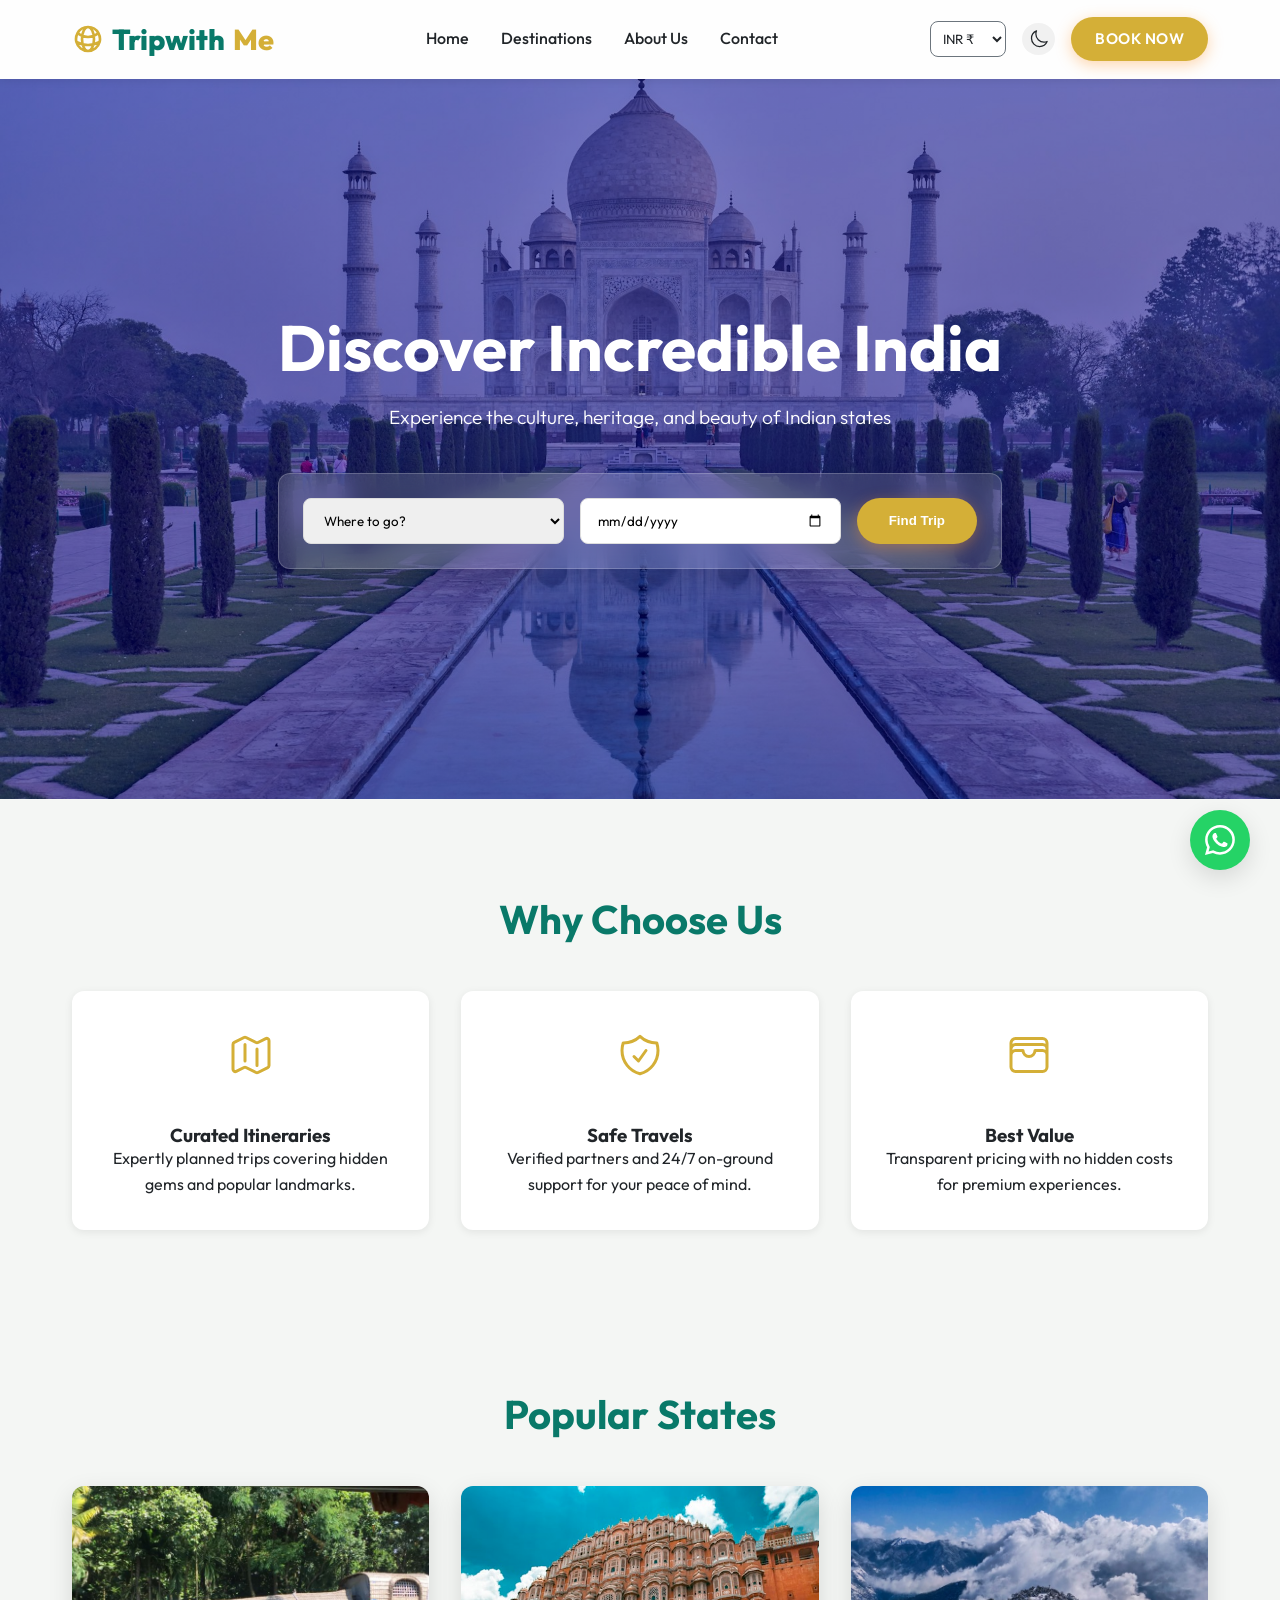
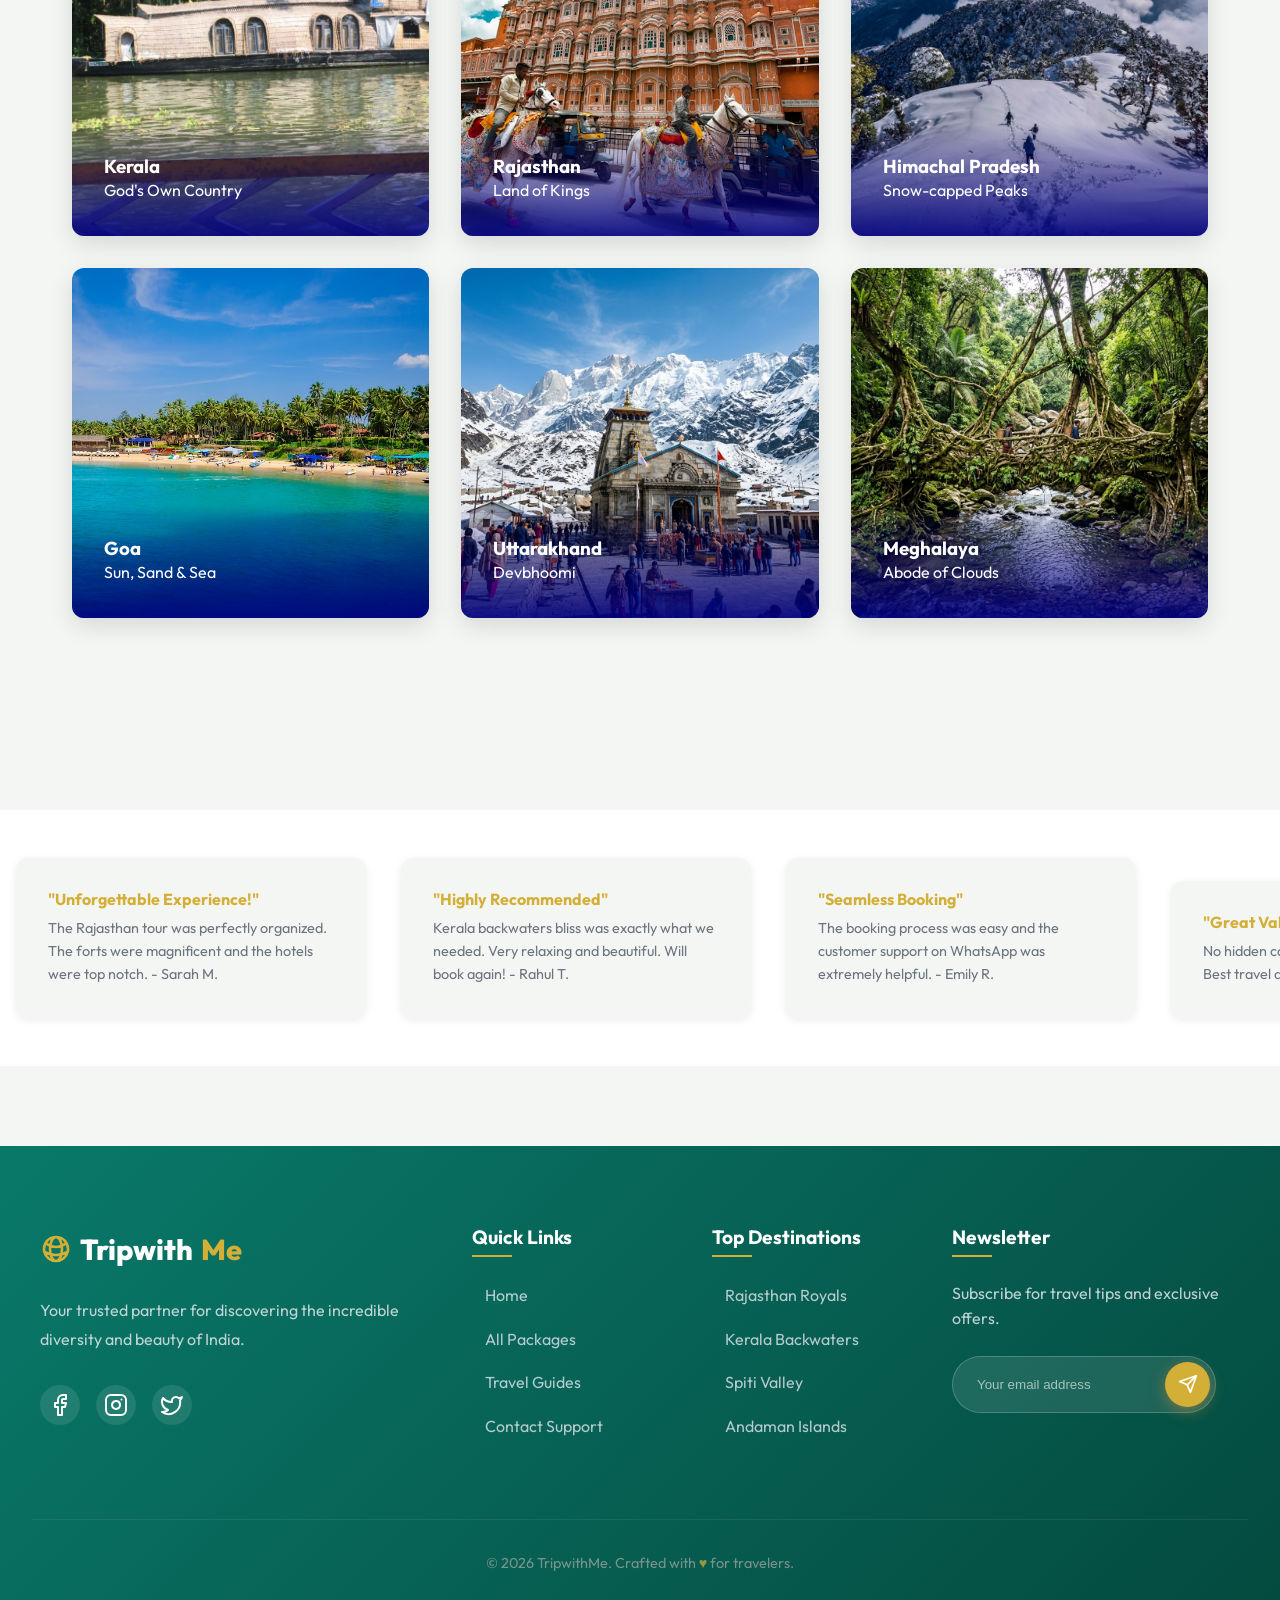
==== index.html @ a470b0ea "Initial commit: Added authentication page, expanded packages, and real photos" ====
<!doctype html>
<html lang="en">
  <head>
    <meta charset="UTF-8" />
    <meta name="viewport" content="width=device-width, initial-scale=1.0" />
    <title>TripwithMe - Discover Incredible India</title>
    <meta
      name="description"
      content="Explore the vibrant states of India with TripwithMe. Best travel packages and itineraries."
    />
    <link rel="stylesheet" href="style.css" />
    <script src="script.js" defer></script>
  </head>
  <body>
    <!-- Header & Navigation -->
        <header class="header glassmorphism">
      <div class="nav-container">
        <a href="index.html" class="logo">
          <svg
            xmlns="http://www.w3.org/2000/svg"
            fill="none"
            viewBox="0 0 24 24"
            stroke-width="2"
            stroke="var(--primary-accent)"
            width="32"
            height="32"
            class="logo-icon"
          >
            <path
              stroke-linecap="round"
              stroke-linejoin="round"
              d="M12 21a9.004 9.004 0 0 0 8.716-6.747M12 21a9.004 9.004 0 0 1-8.716-6.747M12 21c2.485 0 4.5-4.03 4.5-9S14.485 3 12 3m0 18c-2.485 0-4.5-4.03-4.5-9S9.515 3 12 3m0 0a8.997 8.997 0 0 1 7.843 4.582M12 3a8.997 8.997 0 0 0-7.843 4.582m15.686 0A11.953 11.953 0 0 1 12 10.5c-2.998 0-5.74-1.1-7.843-2.918m15.686 0A8.959 8.959 0 0 1 21 12c0 .778-.099 1.533-.284 2.253m0 0A17.919 17.919 0 0 1 12 16.5c-3.162 0-6.133-.815-8.716-2.247m0 0A9.015 9.015 0 0 1 3 12c0-1.605.42-3.113 1.157-4.418"
            />
          </svg>
          Tripwith<span>Me</span>
        </a>

        <input type="checkbox" id="menu-toggle" />
        <label for="menu-toggle" class="menu-btn">
          <svg xmlns="http://www.w3.org/2000/svg" fill="none" viewBox="0 0 24 24" stroke-width="2" stroke="currentColor" width="28" height="28">
            <path stroke-linecap="round" stroke-linejoin="round" d="M3.75 6.75h16.5M3.75 12h16.5m-16.5 5.25h16.5" />
          </svg>
        </label>

        <ul class="nav-links">
          <li><a href="index.html" class="nav-link">Home</a></li>
          <li><a href="packages.html" class="nav-link">Destinations</a></li>
          <li><a href="#" class="nav-link">About Us</a></li>
          <li><a href="#" class="nav-link">Contact</a></li>
        </ul>

        <div class="header-controls">
          <select id="currency-select" aria-label="Currency" class="glass-select">
            <option value="INR">INR ₹</option>
            <option value="USD">USD $</option>
            <option value="EUR">EUR €</option>
          </select>
          <label style="display: flex; align-items: center; cursor: pointer" title="Toggle Dark Mode" class="theme-toggle-label">
            <input type="checkbox" id="theme-toggle" style="display: none" />
            <svg xmlns="http://www.w3.org/2000/svg" fill="none" viewBox="0 0 24 24" stroke-width="1.5" stroke="currentColor" width="20" height="20" class="theme-icon">
              <path stroke-linecap="round" stroke-linejoin="round" d="M21.752 15.002A9.72 9.72 0 0 1 18 15.75c-5.385 0-9.75-4.365-9.75-9.75 0-1.33.266-2.597.748-3.752A9.753 9.753 0 0 0 3 11.25C3 16.635 7.365 21 12.75 21a9.753 9.753 0 0 0 9.002-5.998Z"/>
            </svg>
          </label>
          <a href="login.html" class="btn btn-primary cta-btn">Book Now</a>
        </div>
      </div>
    </header>

    <!-- Hero Section -->
    <section class="hero" style="position: relative">
      <div class="video-hero-wrapper">
        <!-- Example video placeholder, using an image fallback if video fails -->
        <video
          autoplay
          muted
          loop
          playsinline
          poster="images/hero-bg.jpg"
        >
          <source
            src="images/hero-video.mp4"
            type="video/mp4"
          />
        </video>
      </div>
      <div class="hero-content" style="z-index: 1">
        <h1>Discover Incredible India</h1>
        <p>Experience the culture, heritage, and beauty of Indian states</p>

        <!-- Search Overlay (Glassmorphism) -->
        <form class="search-overlay glass">
          <div class="search-field">
            <select aria-label="Select State">
              <option value="">Where to go?</option>
              <option value="kerala">Kerala</option>
              <option value="rajasthan">Rajasthan</option>
              <option value="himachal">Himachal Pradesh</option>
              <option value="goa">Goa</option>
            </select>
          </div>
          <div class="search-field">
            <input type="date" aria-label="Start Date" />
          </div>
          <button
            type="button"
            class="btn btn-primary"
            onclick="window.location.href = 'packages.html'"
          >
            Find Trip
          </button>
        </form>
      </div>
    </section>

    <!-- Features Section -->
    <section class="features">
      <h2 class="section-title">Why Choose Us</h2>
      <div class="feature-grid">
        <div class="feature-card">
          <div class="feature-icon">
            <svg
              xmlns="http://www.w3.org/2000/svg"
              fill="none"
              viewBox="0 0 24 24"
              stroke-width="1.5"
              stroke="currentColor"
              width="48"
              height="48"
            >
              <path
                stroke-linecap="round"
                stroke-linejoin="round"
                d="M9 6.75V15m6-6v8.25m.503 3.498 4.875-2.437c.381-.19.622-.58.622-1.006V4.82c0-.836-.88-1.38-1.628-1.006l-3.869 1.934c-.317.159-.69.159-1.006 0L9.503 3.252a1.125 1.125 0 0 0-1.006 0L3.622 5.689C3.24 5.88 3 6.27 3 6.695V19.18c0 .836.88 1.38 1.628 1.006l3.869-1.934c.317-.159.69-.159 1.006 0l4.994 2.497c.317.158.69.158 1.006 0Z"
              />
            </svg>
          </div>
          <h3>Curated Itineraries</h3>
          <p>
            Expertly planned trips covering hidden gems and popular landmarks.
          </p>
        </div>
        <div class="feature-card">
          <div class="feature-icon">
            <svg
              xmlns="http://www.w3.org/2000/svg"
              fill="none"
              viewBox="0 0 24 24"
              stroke-width="1.5"
              stroke="currentColor"
              width="48"
              height="48"
            >
              <path
                stroke-linecap="round"
                stroke-linejoin="round"
                d="M9 12.75 11.25 15 15 9.75m-3-7.036A11.959 11.959 0 0 1 3.598 6 11.99 11.99 0 0 0 3 9.749c0 5.592 3.824 10.29 9 11.623 5.176-1.332 9-6.03 9-11.622 0-1.31-.21-2.571-.598-3.751h-.152c-3.196 0-6.1-1.248-8.25-3.285Z"
              />
            </svg>
          </div>
          <h3>Safe Travels</h3>
          <p>
            Verified partners and 24/7 on-ground support for your peace of mind.
          </p>
        </div>
        <div class="feature-card">
          <div class="feature-icon">
            <svg
              xmlns="http://www.w3.org/2000/svg"
              fill="none"
              viewBox="0 0 24 24"
              stroke-width="1.5"
              stroke="currentColor"
              width="48"
              height="48"
            >
              <path
                stroke-linecap="round"
                stroke-linejoin="round"
                d="M21 12a2.25 2.25 0 0 0-2.25-2.25H15a3 3 0 1 1-6 0H5.25A2.25 2.25 0 0 0 3 12m18 0v6a2.25 2.25 0 0 1-2.25 2.25H5.25A2.25 2.25 0 0 1 3 18v-6m18 0V9M3 12V9m18 0a2.25 2.25 0 0 0-2.25-2.25H5.25A2.25 2.25 0 0 0 3 9m18 0V6a2.25 2.25 0 0 0-2.25-2.25H5.25A2.25 2.25 0 0 0 3 6v3"
              />
            </svg>
          </div>
          <h3>Best Value</h3>
          <p>
            Transparent pricing with no hidden costs for premium experiences.
          </p>
        </div>
      </div>
    </section>

    <!-- State Grid Section -->
    <section class="states">
      <h2 class="section-title">Popular States</h2>
      <div class="state-grid">
        <a href="trip-details.html" class="state-card">
          <img
            src="images/kerala.jpg"
            alt="Kerala Backwaters"
          />
          <div class="state-overlay">
            <h3>Kerala</h3>
            <p>God's Own Country</p>
          </div>
        </a>
        <a href="trip-details.html" class="state-card">
          <img
            src="images/rajasthan.jpg"
            alt="Rajasthan Fort"
          />
          <div class="state-overlay">
            <h3>Rajasthan</h3>
            <p>Land of Kings</p>
          </div>
        </a>
        <a href="packages.html" class="state-card">
          <img
            src="images/himachal.jpg"
            alt="Himachal Mountains"
          />
          <div class="state-overlay">
            <h3>Himachal Pradesh</h3>
            <p>Snow-capped Peaks</p>
          </div>
        </a>
        <a href="packages.html" class="state-card">
          <img
            src="images/goa.jpg"
            alt="Goa Beaches"
          />
          <div class="state-overlay">
            <h3>Goa</h3>
            <p>Sun, Sand & Sea</p>
          </div>
        </a>
        <a href="packages.html" class="state-card">
          <img
            src="images/uttarakhand.jpg"
            alt="Uttarakhand Temples"
          />
          <div class="state-overlay">
            <h3>Uttarakhand</h3>
            <p>Devbhoomi</p>
          </div>
        </a>
        <a href="packages.html" class="state-card">
          <img
            src="images/meghalaya.jpg"
            alt="Meghalaya Bridges"
          />
          <div class="state-overlay">
            <h3>Meghalaya</h3>
            <p>Abode of Clouds</p>
          </div>
        </a>
      </div>
    </section>

    <!-- Testimonials Marquee -->
    <section class="marquee-container">
      <div class="marquee-content">
        <div class="marquee-item">
          <h4 style="color: var(--primary-accent)">
            "Unforgettable Experience!"
          </h4>
          <p
            style="
              color: var(--text-light);
              font-size: 0.9rem;
              margin-top: 0.5rem;
            "
          >
            The Rajasthan tour was perfectly organized. The forts were
            magnificent and the hotels were top notch. - Sarah M.
          </p>
        </div>
        <div class="marquee-item">
          <h4 style="color: var(--primary-accent)">"Highly Recommended"</h4>
          <p
            style="
              color: var(--text-light);
              font-size: 0.9rem;
              margin-top: 0.5rem;
            "
          >
            Kerala backwaters bliss was exactly what we needed. Very relaxing
            and beautiful. Will book again! - Rahul T.
          </p>
        </div>
        <div class="marquee-item">
          <h4 style="color: var(--primary-accent)">"Seamless Booking"</h4>
          <p
            style="
              color: var(--text-light);
              font-size: 0.9rem;
              margin-top: 0.5rem;
            "
          >
            The booking process was easy and the customer support on WhatsApp
            was extremely helpful. - Emily R.
          </p>
        </div>
        <div class="marquee-item">
          <h4 style="color: var(--primary-accent)">"Great Value"</h4>
          <p
            style="
              color: var(--text-light);
              font-size: 0.9rem;
              margin-top: 0.5rem;
            "
          >
            No hidden costs and premium experiences. Best travel agency for
            India tours. - David K.
          </p>
        </div>
      </div>
    </section>

    <!-- Floating WhatsApp -->
    <a href="#" class="floating-whatsapp" title="Chat with us">
      <svg
        xmlns="http://www.w3.org/2000/svg"
        width="30"
        height="30"
        fill="currentColor"
        viewBox="0 0 16 16"
      >
        <path
          d="M13.601 2.326A7.85 7.85 0 0 0 7.994 0C3.627 0 .068 3.558.064 7.926c0 1.399.366 2.76 1.057 3.965L0 16l4.204-1.102a7.9 7.9 0 0 0 3.79.965h.004c4.368 0 7.926-3.558 7.93-7.93A7.9 7.9 0 0 0 13.6 2.326zM7.994 14.521a6.6 6.6 0 0 1-3.356-.92l-.24-.144-2.494.654.666-2.433-.156-.251a6.56 6.56 0 0 1-1.007-3.505c0-3.626 2.957-6.584 6.591-6.584a6.56 6.56 0 0 1 4.66 1.931 6.56 6.56 0 0 1 1.928 4.66c-.004 3.639-2.961 6.592-6.592 6.592m3.615-4.934c-.197-.099-1.17-.578-1.353-.646-.182-.065-.315-.099-.445.099-.133.197-.513.646-.627.775-.114.133-.232.148-.43.05-.197-.1-.836-.308-1.592-.985-.59-.525-.985-1.175-1.103-1.372-.114-.198-.011-.304.088-.403.087-.088.197-.232.296-.346.1-.114.133-.198.198-.33.065-.134.034-.248-.015-.347-.05-.099-.445-1.076-.612-1.47-.16-.389-.323-.335-.445-.34-.114-.007-.247-.007-.38-.007a.73.73 0 0 0-.529.247c-.182.198-.691.677-.691 1.654s.71 1.916.81 2.049c.098.133 1.394 2.132 3.383 2.992.47.205.84.326 1.129.418.475.152.904.129 1.246.08.38-.058 1.171-.48 1.338-.943.164-.464.164-.86.114-.943-.049-.084-.182-.133-.38-.232z"
        />
      </svg>
    </a>

    <!-- Footer -->
        <footer class="footer creative-footer">
      <div class="footer-grid">
        <div class="footer-col brand-col">
          <a href="index.html" class="logo footer-logo">
            <svg xmlns="http://www.w3.org/2000/svg" fill="none" viewBox="0 0 24 24" stroke-width="2" stroke="var(--primary-accent)" width="32" height="32">
              <path stroke-linecap="round" stroke-linejoin="round" d="M12 21a9.004 9.004 0 0 0 8.716-6.747M12 21a9.004 9.004 0 0 1-8.716-6.747M12 21c2.485 0 4.5-4.03 4.5-9S14.485 3 12 3m0 18c-2.485 0-4.5-4.03-4.5-9S9.515 3 12 3m0 0a8.997 8.997 0 0 1 7.843 4.582M12 3a8.997 8.997 0 0 0-7.843 4.582m15.686 0A11.953 11.953 0 0 1 12 10.5c-2.998 0-5.74-1.1-7.843-2.918m15.686 0A8.959 8.959 0 0 1 21 12c0 .778-.099 1.533-.284 2.253m0 0A17.919 17.919 0 0 1 12 16.5c-3.162 0-6.133-.815-8.716-2.247m0 0A9.015 9.015 0 0 1 3 12c0-1.605.42-3.113 1.157-4.418"/>
            </svg>
            Tripwith<span>Me</span>
          </a>
          <p class="footer-tagline">Your trusted partner for discovering the incredible diversity and beauty of India.</p>
          <div class="social-links">
            <a href="#" aria-label="Facebook"><svg xmlns="http://www.w3.org/2000/svg" width="24" height="24" viewBox="0 0 24 24" fill="none" stroke="currentColor" stroke-width="2" stroke-linecap="round" stroke-linejoin="round"><path d="M18 2h-3a5 5 0 0 0-5 5v3H7v4h3v8h4v-8h3l1-4h-4V7a1 1 0 0 1 1-1h3z"></path></svg></a>
            <a href="#" aria-label="Instagram"><svg xmlns="http://www.w3.org/2000/svg" width="24" height="24" viewBox="0 0 24 24" fill="none" stroke="currentColor" stroke-width="2" stroke-linecap="round" stroke-linejoin="round"><rect x="2" y="2" width="20" height="20" rx="5" ry="5"></rect><path d="M16 11.37A4 4 0 1 1 12.63 8 4 4 0 0 1 16 11.37z"></path><line x1="17.5" y1="6.5" x2="17.51" y2="6.5"></line></svg></a>
            <a href="#" aria-label="Twitter"><svg xmlns="http://www.w3.org/2000/svg" width="24" height="24" viewBox="0 0 24 24" fill="none" stroke="currentColor" stroke-width="2" stroke-linecap="round" stroke-linejoin="round"><path d="M22 4s-.7 2.1-2 3.4c1.6 10-9.4 17.3-18 11.6 2.2.1 4.4-.6 6-2C3 15.5.5 9.6 3 5c2.2 2.6 5.6 4.1 9 4-.9-4.2 4-6.6 7-3.8 1.1 0 3-1.2 3-1.2z"></path></svg></a>
          </div>
        </div>
        <div class="footer-col">
          <h4>Quick Links</h4>
          <ul class="footer-links">
            <li><a href="index.html">Home</a></li>
            <li><a href="packages.html">All Packages</a></li>
            <li><a href="#">Travel Guides</a></li>
            <li><a href="#">Contact Support</a></li>
          </ul>
        </div>
        <div class="footer-col">
          <h4>Top Destinations</h4>
          <ul class="footer-links">
            <li><a href="trip-details.html">Rajasthan Royals</a></li>
            <li><a href="trip-details.html">Kerala Backwaters</a></li>
            <li><a href="#">Spiti Valley</a></li>
            <li><a href="#">Andaman Islands</a></li>
          </ul>
        </div>
        <div class="footer-col newsletter-col">
          <h4>Newsletter</h4>
          <p>Subscribe for travel tips and exclusive offers.</p>
          <form class="newsletter-form">
            <div class="input-group">
              <input type="email" placeholder="Your email address" required />
              <button type="submit" class="btn btn-primary">
                <svg xmlns="http://www.w3.org/2000/svg" width="20" height="20" viewBox="0 0 24 24" fill="none" stroke="currentColor" stroke-width="2" stroke-linecap="round" stroke-linejoin="round"><line x1="22" y1="2" x2="11" y2="13"></line><polygon points="22 2 15 22 11 13 2 9 22 2"></polygon></svg>
              </button>
            </div>
          </form>
        </div>
      </div>
      <div class="footer-bottom">
        <p>&copy; 2026 TripwithMe. Crafted with <span style="color:var(--primary-accent)">♥</span> for travelers.</p>
      </div>
    </footer>
  </body>
</html>
---- style.css ----
@import url("https://fonts.googleapis.com/css2?family=Outfit:wght@300;400;500;600;700;800&display=swap");

:root {
  --primary-accent: #D4AF37; /* Gold */
  --primary-base: #097969; /* Emerald Green */
  --bg-light: #F4F6F4; /* Subtle mint off-white */
  --text-dark: #212529;
  --text-light: #6c757d;
  --white: #ffffff;
  --shadow-sm: 0 2px 8px rgba(0, 0, 0, 0.08);
  --shadow-md: 0 8px 24px rgba(0, 0, 0, 0.12);
  --shadow-lg: 0 16px 32px rgba(0, 0, 0, 0.15);
  --border-radius: 12px;
  --transition: all 0.3s ease;
}

:root[data-theme="dark"] {
  --primary-accent: #E5C158; /* Lighter Gold for dark mode */
  --primary-base: #50C878; /* Lighter Emerald for dark mode */
  --bg-light: #121212;
  --text-dark: #f8f9fa;
  --text-light: #adb5bd;
  --white: #1e1e1e;
  --shadow-sm: 0 2px 8px rgba(0, 0, 0, 0.4);
  --shadow-md: 0 8px 24px rgba(0, 0, 0, 0.6);
  --shadow-lg: 0 16px 32px rgba(0, 0, 0, 0.8);
}

* {
  margin: 0;
  padding: 0;
  box-sizing: border-box;
}

body {
  font-family: "Outfit", sans-serif;
  background-color: var(--bg-light);
  color: var(--text-dark);
  line-height: 1.6;
  overflow-x: hidden;
  transition:
    background-color var(--transition),
    color var(--transition);
}

a {
  text-decoration: none;
  color: inherit;
}

ul {
  list-style: none;
}

/* Typography */
h1,
h2,
h3,
h4 {
  font-weight: 700;
  line-height: 1.2;
}

.section-title {
  text-align: center;
  font-size: 2.5rem;
  color: var(--primary-base);
  margin-bottom: 3rem;
}

.btn {
  display: inline-block;
  padding: 0.8rem 2rem;
  border-radius: 30px;
  font-weight: 600;
  cursor: pointer;
  transition: var(--transition);
  border: none;
  text-align: center;
}

.btn-primary {
  background-color: var(--primary-accent);
  color: var(--white);
  box-shadow: 0 4px 15px rgba(255, 153, 51, 0.4);
}

.btn-primary:hover {
  background-color: #e68a2e;
  transform: translateY(-2px);
  box-shadow: 0 6px 20px rgba(255, 153, 51, 0.5);
}

/* Header & Navigation (Checkbox Hack) */
.header {
  background-color: var(--white);
  position: sticky;
  top: 0;
  z-index: 1000;
  box-shadow: var(--shadow-sm);
}

.nav-container {
  max-width: 1200px;
  margin: 0 auto;
  display: flex;
  justify-content: space-between;
  align-items: center;
  padding: 1rem 2rem;
}

.logo {
  font-size: 1.8rem;
  font-weight: 800;
  color: var(--primary-base);
  display: flex;
  align-items: center;
  gap: 0.5rem;
}

.logo span {
  color: var(--primary-accent);
}

.nav-links {
  display: flex;
  gap: 2rem;
}

.nav-links a {
  font-weight: 500;
  transition: var(--transition);
}

.nav-links a:hover {
  color: var(--primary-accent);
}

/* Checkbox Hack Elements */
.menu-btn {
  display: none;
  cursor: pointer;
  font-size: 1.5rem;
  color: var(--primary-base);
}

#menu-toggle {
  display: none;
}

/* Hero Section */
.hero {
  height: 80vh;
  min-height: 600px;
  background:
    linear-gradient(rgba(0, 0, 128, 0.5), rgba(0, 0, 128, 0.5)),
    url("images/hero-bg.jpg")
      center/cover no-repeat;
  display: flex;
  align-items: center;
  justify-content: center;
  text-align: center;
  color: var(--white);
  padding: 0 2rem;
}

.hero-content h1 {
  font-size: 4rem;
  margin-bottom: 1rem;
  animation: fadeInDown 1s ease;
}

.hero-content p {
  font-size: 1.2rem;
  margin-bottom: 2.5rem;
  font-weight: 300;
}

/* Search Overlay */
.search-overlay {
  background: rgba(255, 255, 255, 0.95);
  padding: 1.5rem;
  border-radius: var(--border-radius);
  display: flex;
  gap: 1rem;
  box-shadow: var(--shadow-lg);
  flex-wrap: wrap;
  backdrop-filter: blur(10px);
}

.search-field {
  flex: 1;
  min-width: 200px;
}

.search-field select,
.search-field input {
  width: 100%;
  padding: 0.8rem 1rem;
  border: 1px solid #ddd;
  border-radius: 8px;
  font-family: inherit;
  outline: none;
}

/* Features */
.features {
  padding: 6rem 2rem;
  max-width: 1200px;
  margin: 0 auto;
}

.feature-grid {
  display: flex;
  gap: 2rem;
  justify-content: space-between;
}

.feature-card {
  flex: 1;
  text-align: center;
  padding: 2rem;
  background: var(--white);
  border-radius: var(--border-radius);
  box-shadow: var(--shadow-sm);
  transition: var(--transition);
}

.feature-card:hover {
  transform: translateY(-10px);
  box-shadow: var(--shadow-md);
}

.feature-icon {
  font-size: 3rem;
  color: var(--primary-accent);
  margin-bottom: 1.5rem;
}

/* State Grid */
.states {
  padding: 4rem 2rem 8rem;
  max-width: 1200px;
  margin: 0 auto;
}

.state-grid {
  display: grid;
  grid-template-columns: repeat(3, 1fr);
  grid-template-rows: repeat(2, 350px);
  gap: 2rem;
}

.state-card {
  position: relative;
  border-radius: var(--border-radius);
  overflow: hidden;
  cursor: pointer;
  box-shadow: var(--shadow-md);
  transition: var(--transition);
}

.state-card img {
  width: 100%;
  height: 100%;
  object-fit: cover;
  transition: transform 0.5s ease;
}

.state-overlay {
  position: absolute;
  bottom: 0;
  left: 0;
  right: 0;
  background: linear-gradient(transparent, rgba(0, 0, 128, 0.9));
  padding: 2rem;
  color: var(--white);
}

.state-card:hover {
  transform: translateY(-5px);
  box-shadow: var(--shadow-lg);
}

.state-card:hover img {
  transform: scale(1.1);
}

/* Page 2: Packages */
.page-header {
  height: 40vh;
  min-height: 300px;
  background:
    linear-gradient(rgba(0, 0, 128, 0.6), rgba(0, 0, 128, 0.6)),
    url("images/contact-bg.jpg")
      center/cover;
  display: flex;
  align-items: center;
  justify-content: center;
  color: var(--white);
}

.packages-container {
  max-width: 1200px;
  margin: 4rem auto;
  padding: 0 2rem;
  display: flex;
  flex-direction: column;
  gap: 3rem;
}

.sidebar {
  background: var(--white);
  padding: 2rem;
  border-radius: var(--border-radius);
  box-shadow: var(--shadow-sm);
  height: fit-content;
  display: flex;
  justify-content: center;
  align-items: center;
  gap: 3rem;
  flex-wrap: wrap;
}

.filter-group {
  display: flex;
  align-items: center;
  gap: 1.5rem;
  margin-bottom: 0;
  flex-wrap: wrap;
}

.filter-group h3 {
  color: var(--primary-base);
  margin-bottom: 0;
  margin-right: 1rem;
}

.checkbox-label {
  display: flex;
  align-items: center;
  gap: 0.8rem;
  margin-bottom: 0;
  cursor: pointer;
}

.checkbox-label input[type="checkbox"] {
  accent-color: var(--primary-accent);
  width: 1.2rem;
  height: 1.2rem;
}

.package-grid {
  display: grid;
  grid-template-columns: repeat(auto-fill, minmax(300px, 1fr));
  gap: 2rem;
}

.pkg-card {
  background: var(--white);
  border-radius: var(--border-radius);
  overflow: hidden;
  box-shadow: var(--shadow-sm);
  transition: var(--transition);
}

.pkg-card:hover {
  transform: translateY(-5px);
  box-shadow: var(--shadow-md);
}

.pkg-img {
  height: 200px;
  width: 100%;
  object-fit: cover;
}

.pkg-content {
  padding: 1.5rem;
}

.pkg-meta {
  display: flex;
  justify-content: space-between;
  margin-bottom: 1rem;
  color: var(--text-light);
  font-size: 0.9rem;
}

.pkg-meta span {
  display: flex;
  align-items: center;
  gap: 0.3rem;
}

.pkg-title {
  font-size: 1.2rem;
  margin-bottom: 1rem;
}

.pkg-footer {
  display: flex;
  justify-content: space-between;
  align-items: center;
  border-top: 1px solid var(--bg-light);
  padding-top: 1rem;
  margin-top: 1rem;
}

.pkg-price {
  font-size: 1.4rem;
  font-weight: 700;
  color: var(--primary-accent);
}

/* Page 3: Trip Details */
.trip-details-container {
  max-width: 1200px;
  margin: 4rem auto;
  padding: 0 2rem;
  display: grid;
  grid-template-columns: 70% 30%;
  gap: 3rem;
}

.state-overview p {
  font-size: 1.1rem;
  color: var(--text-light);
  margin-bottom: 2rem;
}

/* CSS Masonry Gallery */
.masonry-gallery {
  column-count: 2;
  column-gap: 1rem;
  margin-bottom: 3rem;
}

.masonry-item {
  break-inside: avoid;
  margin-bottom: 1rem;
  border-radius: 8px;
  width: 100%;
  display: block;
  box-shadow: var(--shadow-sm);
}

/* CSS Timeline */
.timeline {
  border-left: 3px solid var(--primary-accent);
  padding-left: 2rem;
  margin: 2rem 0;
}

.timeline-item {
  position: relative;
  margin-bottom: 3rem;
}

.timeline-item::before {
  content: "";
  position: absolute;
  left: -2.65rem;
  top: 0;
  width: 20px;
  height: 20px;
  background: var(--white);
  border: 4px solid var(--primary-accent);
  border-radius: 50%;
}

.timeline-day {
  font-size: 0.9rem;
  font-weight: 700;
  color: var(--primary-accent);
  margin-bottom: 0.5rem;
}

.timeline-content h4 {
  margin-bottom: 0.5rem;
  color: var(--primary-base);
}

.timeline-content p {
  color: var(--text-light);
}

/* Sticky Booking Form */
.booking-sidebar {
  position: sticky;
  top: 100px; /* Offset for header */
  background: var(--white);
  padding: 2rem;
  border-radius: var(--border-radius);
  box-shadow: var(--shadow-md);
  height: fit-content;
}

.price-tag {
  font-size: 2rem;
  font-weight: 800;
  color: var(--primary-base);
  margin-bottom: 1.5rem;
}

.price-tag span {
  font-size: 1rem;
  color: var(--text-light);
  font-weight: 400;
}

.booking-form {
  display: flex;
  flex-direction: column;
  gap: 1.2rem;
}

.form-group label {
  display: block;
  margin-bottom: 0.5rem;
  font-weight: 500;
}

.form-group input,
.form-group select {
  width: 100%;
  padding: 0.8rem;
  border: 1px solid #ddd;
  border-radius: 8px;
  font-family: inherit;
}

/* Footer */
.footer {
  background-color: var(--primary-base);
  color: var(--white);
  padding: 4rem 2rem 2rem;
}

.footer-grid {
  max-width: 1200px;
  margin: 0 auto;
  display: grid;
  grid-template-columns: repeat(4, 1fr);
  gap: 3rem;
  margin-bottom: 3rem;
}

.footer-col h4 {
  color: var(--primary-accent);
  margin-bottom: 1.5rem;
  font-size: 1.2rem;
}

.footer-links li {
  margin-bottom: 0.8rem;
}

.footer-links a {
  color: #ccc;
  transition: var(--transition);
}

.footer-links a:hover {
  color: var(--white);
  padding-left: 5px;
}

.newsletter-form {
  display: flex;
  margin-top: 1rem;
}

.newsletter-form input {
  padding: 0.8rem;
  border: none;
  border-radius: 4px 0 0 4px;
  flex: 1;
  outline: none;
}

.newsletter-form button {
  border-radius: 0 4px 4px 0;
  padding: 0.8rem 1.2rem;
}

.footer-bottom {
  text-align: center;
  padding-top: 2rem;
  border-top: 1px solid rgba(255, 255, 255, 0.1);
  color: #aaa;
}

/* Animations */
@keyframes fadeInDown {
  from {
    opacity: 0;
    transform: translateY(-30px);
  }
  to {
    opacity: 1;
    transform: translateY(0);
  }
}

/* Responsive Media Queries */
@media (max-width: 1024px) {
  .state-grid {
    grid-template-columns: repeat(2, 1fr);
  }

  .packages-container,
  .trip-details-container {
    grid-template-columns: 1fr;
  }

  .booking-sidebar {
    position: relative;
    top: 0;
  }
}

@media (max-width: 768px) {
  .menu-btn {
    display: block;
  }

  .nav-links {
    position: absolute;
    top: 100%;
    left: 0;
    right: 0;
    background: var(--white);
    flex-direction: column;
    padding: 0;
    max-height: 0;
    overflow: hidden;
    transition: max-height 0.3s ease-out;
    box-shadow: var(--shadow-sm);
    gap: 0;
  }

  .nav-links li {
    text-align: center;
    border-bottom: 1px solid var(--bg-light);
  }

  .nav-links a {
    display: block;
    padding: 1rem;
  }

  #menu-toggle:checked ~ .nav-links {
    max-height: 300px;
  }

  .hero-content h1 {
    font-size: 2.5rem;
  }

  .feature-grid {
    flex-direction: column;
  }

  .footer-grid {
    grid-template-columns: repeat(2, 1fr);
  }
}

@media (max-width: 480px) {
  .state-grid {
    grid-template-columns: 1fr;
  }

  .footer-grid {
    grid-template-columns: 1fr;
  }

  .masonry-gallery {
    column-count: 1;
  }
}

/* Glassmorphism */
.glass {
  background: rgba(255, 255, 255, 0.15);
  backdrop-filter: blur(12px);
  -webkit-backdrop-filter: blur(12px);
  border: 1px solid rgba(255, 255, 255, 0.2);
}

:root[data-theme="dark"] .glass {
  background: rgba(30, 30, 30, 0.3);
  border: 1px solid rgba(255, 255, 255, 0.1);
}

/* Parallax */
.parallax-bg {
  background-attachment: fixed;
  background-position: center;
  background-repeat: no-repeat;
  background-size: cover;
}

/* Header Utilities */
.header.transparent {
  background-color: transparent;
  box-shadow: none;
  transition: var(--transition);
}
.header.transparent.scrolled {
  background-color: var(--white);
  box-shadow: var(--shadow-sm);
}

/* Video Hero */
.video-hero-wrapper {
  position: absolute;
  top: 0;
  left: 0;
  width: 100%;
  height: 100%;
  overflow: hidden;
  z-index: -1;
}

.video-hero-wrapper video {
  width: 100%;
  height: 100%;
  object-fit: cover;
  opacity: 0.8;
}

/* Header Controls */
.header-controls {
  display: flex;
  align-items: center;
  gap: 1rem;
}

.header-controls select,
.header-controls button {
  padding: 0.5rem;
  border-radius: 8px;
  border: 1px solid var(--text-light);
  background: var(--white);
  color: var(--text-dark);
  font-family: inherit;
  cursor: pointer;
}

/* Spin Anim */
.spin-anim {
  animation: spin 0.5s ease-in-out;
}
@keyframes spin {
  from {
    transform: rotate(0deg) scale(1);
  }
  50% {
    transform: rotate(180deg) scale(1.2);
  }
  to {
    transform: rotate(360deg) scale(1);
  }
}

/* Floating WhatsApp */
.floating-whatsapp {
  position: fixed;
  bottom: 30px;
  right: 30px;
  background-color: #25d366;
  color: white;
  width: 60px;
  height: 60px;
  border-radius: 50%;
  display: flex;
  align-items: center;
  justify-content: center;
  font-size: 30px;
  box-shadow: var(--shadow-md);
  z-index: 1000;
  transition: var(--transition);
  animation: pulse 2s infinite;
}
.floating-whatsapp:hover {
  transform: scale(1.1);
}
@keyframes pulse {
  0% {
    box-shadow: 0 0 0 0 rgba(37, 211, 102, 0.7);
  }
  70% {
    box-shadow: 0 0 0 15px rgba(37, 211, 102, 0);
  }
  100% {
    box-shadow: 0 0 0 0 rgba(37, 211, 102, 0);
  }
}

/* Compare Bar */
.compare-bar {
  position: fixed;
  bottom: -100px;
  left: 0;
  width: 100%;
  background: var(--white);
  padding: 1rem 2rem;
  box-shadow: 0 -4px 15px rgba(0, 0, 0, 0.1);
  display: flex;
  justify-content: space-between;
  align-items: center;
  z-index: 999;
  transition: bottom 0.3s ease;
}
.compare-bar.visible {
  bottom: 0;
}
.compare-checkbox-container {
  position: absolute;
  top: 10px;
  right: 10px;
  background: var(--white);
  padding: 5px;
  border-radius: 50%;
  z-index: 10;
  box-shadow: var(--shadow-sm);
}

/* 3D Flip Card */
.flip-card-wrapper {
  perspective: 1000px;
}
.flip-card-inner {
  position: relative;
  width: 100%;
  height: 100%;
  text-align: left;
  transition: transform 0.8s;
  transform-style: preserve-3d;
  box-shadow: var(--shadow-sm);
  border-radius: var(--border-radius);
}
.flip-card-wrapper:hover .flip-card-inner {
  transform: rotateY(180deg);
}
.flip-card-front,
.flip-card-back {
  position: relative;
  width: 100%;
  -webkit-backface-visibility: hidden;
  backface-visibility: hidden;
  background: var(--white);
  border-radius: var(--border-radius);
}
.flip-card-back {
  position: absolute;
  top: 0;
  left: 0;
  height: 100%;
  transform: rotateY(180deg);
  padding: 2rem;
  display: flex;
  flex-direction: column;
  justify-content: center;
  align-items: center;
  text-align: center;
  background: var(--primary-base);
  color: var(--white);
}

/* Booking Wizard */
.wizard-step {
  display: none;
}
.wizard-step.active {
  display: block;
  animation: fadeIn 0.4s ease;
}
@keyframes fadeIn {
  from {
    opacity: 0;
    transform: translateY(10px);
  }
  to {
    opacity: 1;
    transform: translateY(0);
  }
}

/* FAQ Accordion */
.faq-details {
  background: var(--white);
  padding: 1rem;
  border-radius: 8px;
  margin-bottom: 1rem;
  box-shadow: var(--shadow-sm);
}
.faq-details summary {
  font-weight: 600;
  cursor: pointer;
  outline: none;
  color: var(--primary-base);
}
.faq-details p {
  margin-top: 1rem;
  color: var(--text-light);
}

/* Weather Chart */
.weather-chart {
  display: flex;
  align-items: flex-end;
  gap: 10px;
  height: 150px;
  margin-top: 2rem;
  padding-bottom: 1rem;
  border-bottom: 2px solid var(--text-light);
}
.chart-bar {
  flex: 1;
  background: var(--primary-accent);
  border-radius: 4px 4px 0 0;
  text-align: center;
  color: var(--white);
  font-size: 0.8rem;
  position: relative;
  transition: var(--transition);
}
.chart-bar:hover {
  filter: brightness(1.1);
}
.chart-bar span {
  position: absolute;
  bottom: -25px;
  left: 50%;
  transform: translateX(-50%);
  color: var(--text-dark);
}

/* Marquee */
.marquee-container {
  overflow: hidden;
  white-space: nowrap;
  background: var(--white);
  padding: 3rem 0;
  margin: 4rem 0;
}
.marquee-content {
  display: inline-block;
  animation: scroll-marquee 20s linear infinite;
}
.marquee-item {
  display: inline-block;
  background: var(--bg-light);
  padding: 2rem;
  margin: 0 1rem;
  border-radius: 12px;
  box-shadow: var(--shadow-sm);
  width: 350px;
  white-space: normal;
}
@keyframes scroll-marquee {
  0% {
    transform: translateX(0);
  }
  100% {
    transform: translateX(-50%);
  }
}

/* SVG Line Animation */
.animated-route path {
  stroke-dasharray: 1000;
  stroke-dashoffset: 1000;
  animation: drawLine 5s linear forwards;
}
@keyframes drawLine {
  to {
    stroke-dashoffset: 0;
  }
}

/* --- Creative Header & Footer Enhancements --- */

/* Glassmorphism Header */
.header.glassmorphism {
  background: rgba(255, 255, 255, 0.85);
  backdrop-filter: blur(12px);
  -webkit-backdrop-filter: blur(12px);
  border-bottom: 1px solid rgba(255, 255, 255, 0.3);
  transition: all 0.4s ease;
}

:root[data-theme="dark"] .header.glassmorphism {
  background: rgba(18, 18, 18, 0.85);
  border-bottom: 1px solid rgba(255, 255, 255, 0.05);
}

.logo-icon {
  transition: transform 0.3s ease;
}
.logo:hover .logo-icon {
  transform: rotate(20deg);
}

/* Nav Links Underline Effect */
.nav-links {
  align-items: center;
}
.nav-link {
  position: relative;
  padding: 0.5rem 0;
}
.nav-link::after {
  content: '';
  position: absolute;
  width: 0;
  height: 2px;
  bottom: 0;
  left: 0;
  background-color: var(--primary-accent);
  transition: width 0.3s ease;
}
.nav-link:hover::after {
  width: 100%;
}

/* Header Controls */
.header-controls {
  display: flex;
  align-items: center;
  gap: 1rem;
}
.glass-select {
  background: transparent;
  border: 1px solid rgba(0,0,0,0.1);
  padding: 0.4rem;
  border-radius: 6px;
  color: var(--text-dark);
  cursor: pointer;
}
:root[data-theme="dark"] .glass-select {
  border-color: rgba(255,255,255,0.2);
}
.glass-select:focus {
  outline: none;
  border-color: var(--primary-accent);
}

.theme-toggle-label {
  padding: 0.4rem;
  border-radius: 50%;
  background: rgba(0,0,0,0.05);
  transition: background 0.3s ease;
}
:root[data-theme="dark"] .theme-toggle-label {
  background: rgba(255,255,255,0.1);
}
.theme-toggle-label:hover {
  background: rgba(0,0,0,0.1);
}
:root[data-theme="dark"] .theme-toggle-label:hover {
  background: rgba(255,255,255,0.2);
}

.cta-btn {
  padding: 0.6rem 1.5rem;
  font-size: 0.95rem;
  text-transform: uppercase;
  letter-spacing: 0.5px;
}

/* Creative Footer */
.creative-footer {
  background: linear-gradient(135deg, var(--primary-base) 0%, #044a3f 100%);
  color: #e0e6ed;
  padding: 5rem 2rem 2rem;
  margin-top: 5rem;
  position: relative;
}

:root[data-theme="dark"] .creative-footer {
  background: linear-gradient(135deg, #1a1a1a 0%, #0d0d0d 100%);
  border-top: 1px solid #333;
}

.footer-grid {
  max-width: 1200px;
  margin: 0 auto;
  display: grid;
  grid-template-columns: 2fr 1fr 1fr 1.5fr;
  gap: 3rem;
  margin-bottom: 4rem;
}

@media (max-width: 992px) {
  .footer-grid {
    grid-template-columns: 1fr 1fr;
  }
}
@media (max-width: 576px) {
  .footer-grid {
    grid-template-columns: 1fr;
  }
}

.footer-logo {
  color: var(--white) !important;
  margin-bottom: 1.5rem;
}

.footer-tagline {
  line-height: 1.8;
  margin-bottom: 2rem;
  opacity: 0.85;
}

.social-links {
  display: flex;
  gap: 1rem;
}
.social-links a {
  display: flex;
  align-items: center;
  justify-content: center;
  width: 40px;
  height: 40px;
  border-radius: 50%;
  background: rgba(255, 255, 255, 0.1);
  color: var(--white);
  transition: all 0.3s ease;
}
.social-links a:hover {
  background: var(--primary-accent);
  transform: translateY(-3px);
}

.footer-col h4 {
  color: var(--white);
  font-size: 1.2rem;
  margin-bottom: 1.5rem;
  position: relative;
  padding-bottom: 0.5rem;
}
.footer-col h4::after {
  content: '';
  position: absolute;
  left: 0;
  bottom: 0;
  width: 40px;
  height: 2px;
  background: var(--primary-accent);
}

.footer-links li {
  margin-bottom: 0.8rem;
}
.footer-links a {
  color: #e0e6ed;
  opacity: 0.8;
  transition: all 0.3s ease;
  display: flex;
  align-items: center;
}
.footer-links a::before {
  content: '›';
  margin-right: 8px;
  color: var(--primary-accent);
  font-size: 1.2rem;
  opacity: 0;
  transform: translateX(-10px);
  transition: all 0.3s ease;
}
.footer-links a:hover {
  opacity: 1;
  color: var(--white);
  padding-left: 5px;
}
.footer-links a:hover::before {
  opacity: 1;
  transform: translateX(0);
}

.newsletter-col p {
  margin-bottom: 1.5rem;
  opacity: 0.85;
}

.input-group {
  display: flex;
  background: rgba(255, 255, 255, 0.1);
  border-radius: 30px;
  padding: 0.3rem;
  border: 1px solid rgba(255, 255, 255, 0.2);
}
.input-group input {
  background: transparent;
  border: none;
  padding: 0.8rem 1.2rem;
  color: var(--white);
  width: 100%;
  outline: none;
}
.input-group input::placeholder {
  color: rgba(255, 255, 255, 0.6);
}
.input-group button {
  border-radius: 50%;
  width: 45px;
  height: 45px;
  padding: 0;
  display: flex;
  align-items: center;
  justify-content: center;
}

.footer-bottom {
  border-top: 1px solid rgba(255, 255, 255, 0.1);
  text-align: center;
  padding-top: 2rem;
  opacity: 0.7;
  font-size: 0.9rem;
}

/* --- Authentication Page (Login/Register) --- */
.auth-page {
  margin: 0;
  padding: 0;
  height: 100vh;
  overflow: hidden;
  display: flex;
  background-color: var(--bg-light);
}

.auth-back-btn {
  position: absolute;
  top: 2rem;
  left: 2rem;
  z-index: 100;
  display: flex;
  align-items: center;
  gap: 0.5rem;
  color: var(--white);
  font-weight: 500;
  text-shadow: 0 2px 4px rgba(0,0,0,0.5);
  transition: transform 0.3s ease;
}
.auth-back-btn:hover {
  transform: translateX(-5px);
  color: var(--primary-accent);
}

.auth-container {
  display: flex;
  width: 100%;
  height: 100%;
}

/* Left Side Slider */
.auth-left {
  flex: 1.2;
  position: relative;
  overflow: hidden;
  background-color: #000;
}

@media (max-width: 992px) {
  .auth-left {
    display: none;
  }
  .auth-back-btn {
    color: var(--text-dark);
    text-shadow: none;
  }
}

.slider-slide {
  position: absolute;
  top: 0;
  left: 0;
  width: 100%;
  height: 100%;
  background-size: cover;
  background-position: center;
  opacity: 0;
  transition: opacity 1.5s ease-in-out;
  z-index: 1;
}

.slider-slide::after {
  content: '';
  position: absolute;
  top: 0;
  left: 0;
  width: 100%;
  height: 100%;
  background: linear-gradient(rgba(0,0,0,0.2), rgba(0,0,0,0.7));
}

.slider-slide.active {
  opacity: 1;
  z-index: 2;
}

.slide-content {
  position: absolute;
  bottom: 10%;
  left: 10%;
  color: var(--white);
  z-index: 3;
  max-width: 80%;
  transform: translateY(20px);
  opacity: 0;
  transition: all 0.8s ease 0.5s;
}

.slider-slide.active .slide-content {
  transform: translateY(0);
  opacity: 1;
}

.slide-content h2 {
  font-size: 3rem;
  margin-bottom: 0.5rem;
  text-shadow: 0 2px 8px rgba(0,0,0,0.5);
}

.slide-content p {
  font-size: 1.2rem;
  text-shadow: 0 1px 4px rgba(0,0,0,0.5);
}

/* Right Side Forms */
.auth-right {
  flex: 1;
  display: flex;
  align-items: center;
  justify-content: center;
  padding: 2rem;
  background-color: var(--white);
}

:root[data-theme="dark"] .auth-right {
  background-color: var(--bg-light);
}

.auth-card {
  width: 100%;
  max-width: 450px;
  padding: 3rem 2rem;
}

.auth-logo {
  display: flex;
  align-items: center;
  justify-content: center;
  gap: 0.5rem;
  margin-bottom: 2rem;
  color: var(--primary-base);
}

.auth-logo h2 {
  font-size: 1.8rem;
  font-weight: 800;
}
.auth-logo span {
  color: var(--primary-accent);
}

.auth-form {
  display: none;
  animation: fadeIn 0.4s ease forwards;
}

.auth-form.active {
  display: block;
}

.auth-form h3 {
  font-size: 1.8rem;
  margin-bottom: 0.5rem;
  text-align: center;
}

.auth-subtitle {
  text-align: center;
  color: var(--text-light);
  margin-bottom: 2rem;
}

.form-group {
  margin-bottom: 1.5rem;
}

.form-group label {
  display: block;
  margin-bottom: 0.5rem;
  font-weight: 500;
  color: var(--text-dark);
}

.form-group input {
  width: 100%;
  padding: 0.8rem 1rem;
  border: 1px solid #ccc;
  border-radius: 8px;
  font-size: 1rem;
  background: transparent;
  color: var(--text-dark);
  transition: border-color 0.3s;
}

:root[data-theme="dark"] .form-group input {
  border-color: #444;
}

.form-group input:focus {
  outline: none;
  border-color: var(--primary-base);
}

.form-options {
  display: flex;
  justify-content: space-between;
  align-items: center;
  margin-bottom: 1.5rem;
  font-size: 0.9rem;
}

.remember-me {
  display: flex;
  align-items: center;
  gap: 0.5rem;
  color: var(--text-light);
  cursor: pointer;
}

.forgot-password {
  color: var(--primary-base);
  font-weight: 500;
}

.forgot-password:hover {
  text-decoration: underline;
}

.btn-block {
  width: 100%;
  padding: 1rem;
  font-size: 1.1rem;
  border-radius: 8px;
  margin-top: 1rem;
}

.auth-switch {
  text-align: center;
  margin-top: 2rem;
  color: var(--text-light);
}

.auth-switch a {
  color: var(--primary-base);
  font-weight: 600;
  margin-left: 0.5rem;
}

.auth-switch a:hover {
  text-decoration: underline;
}
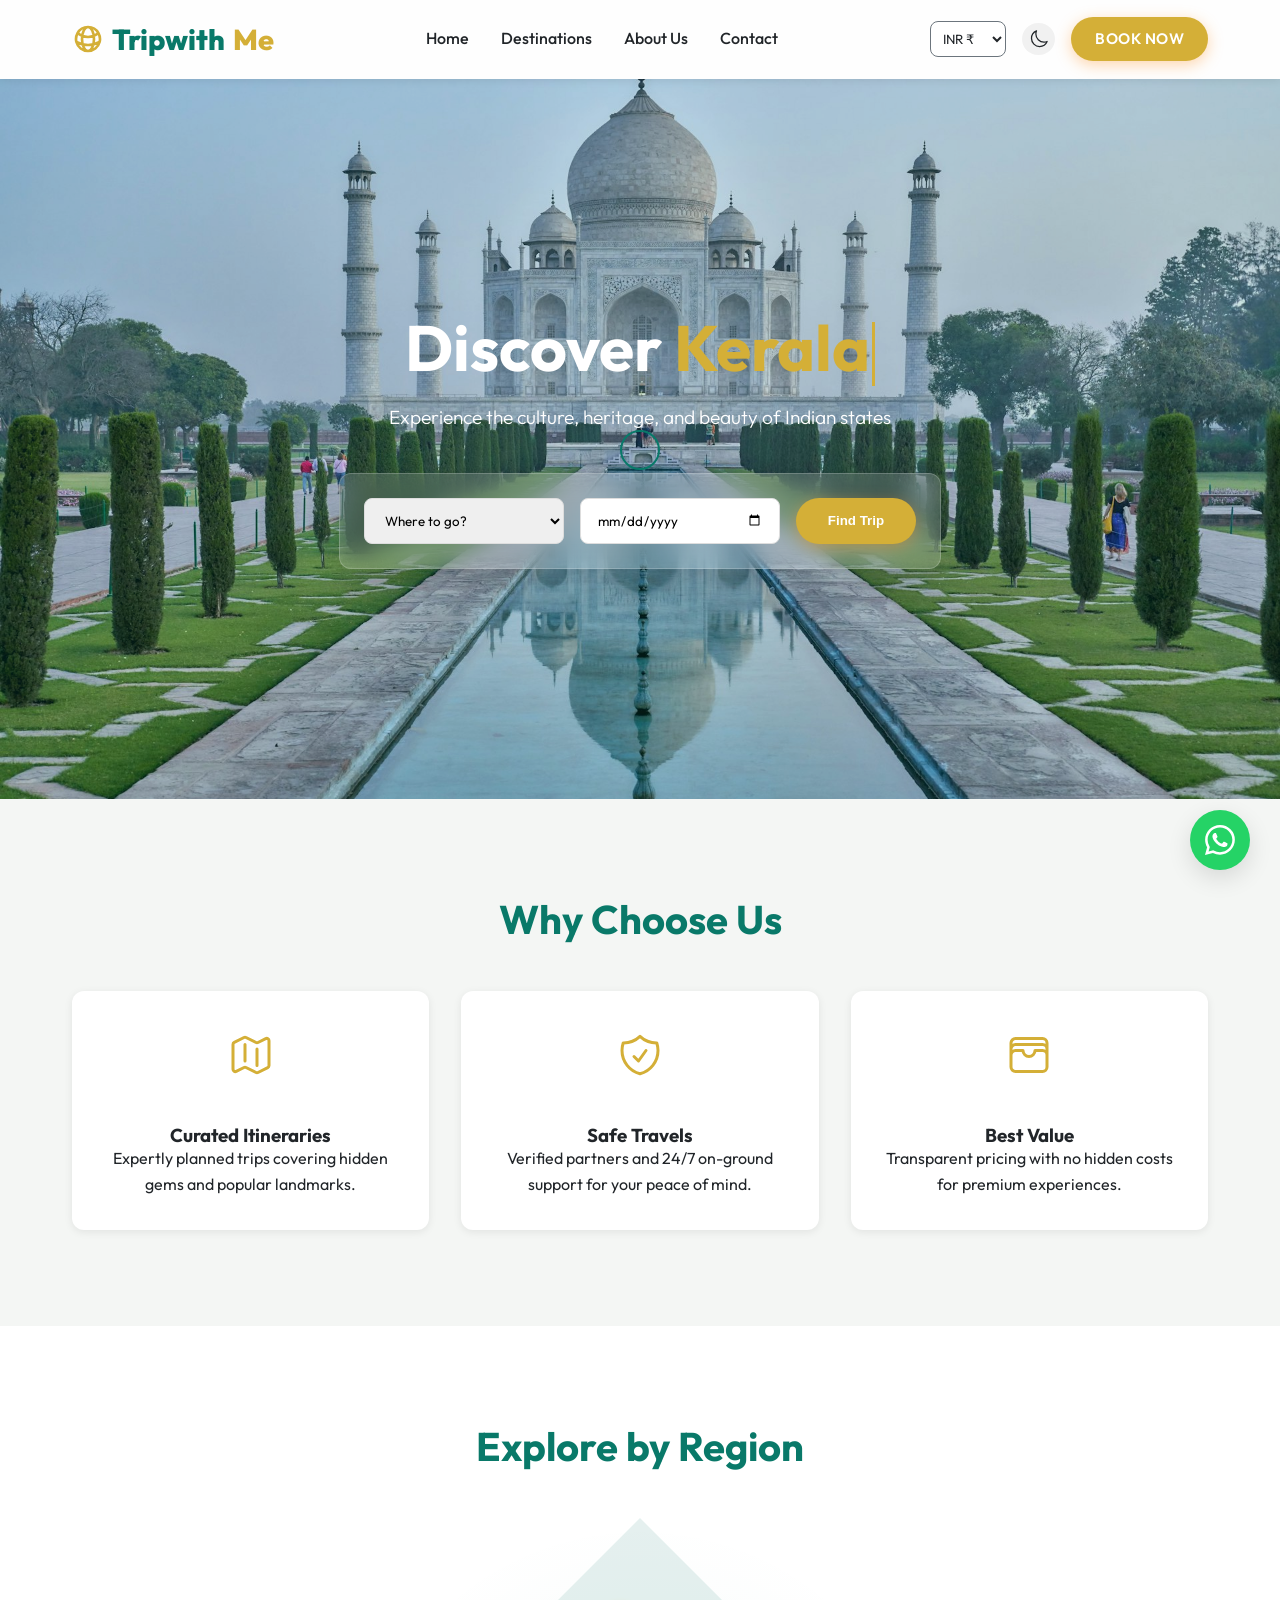
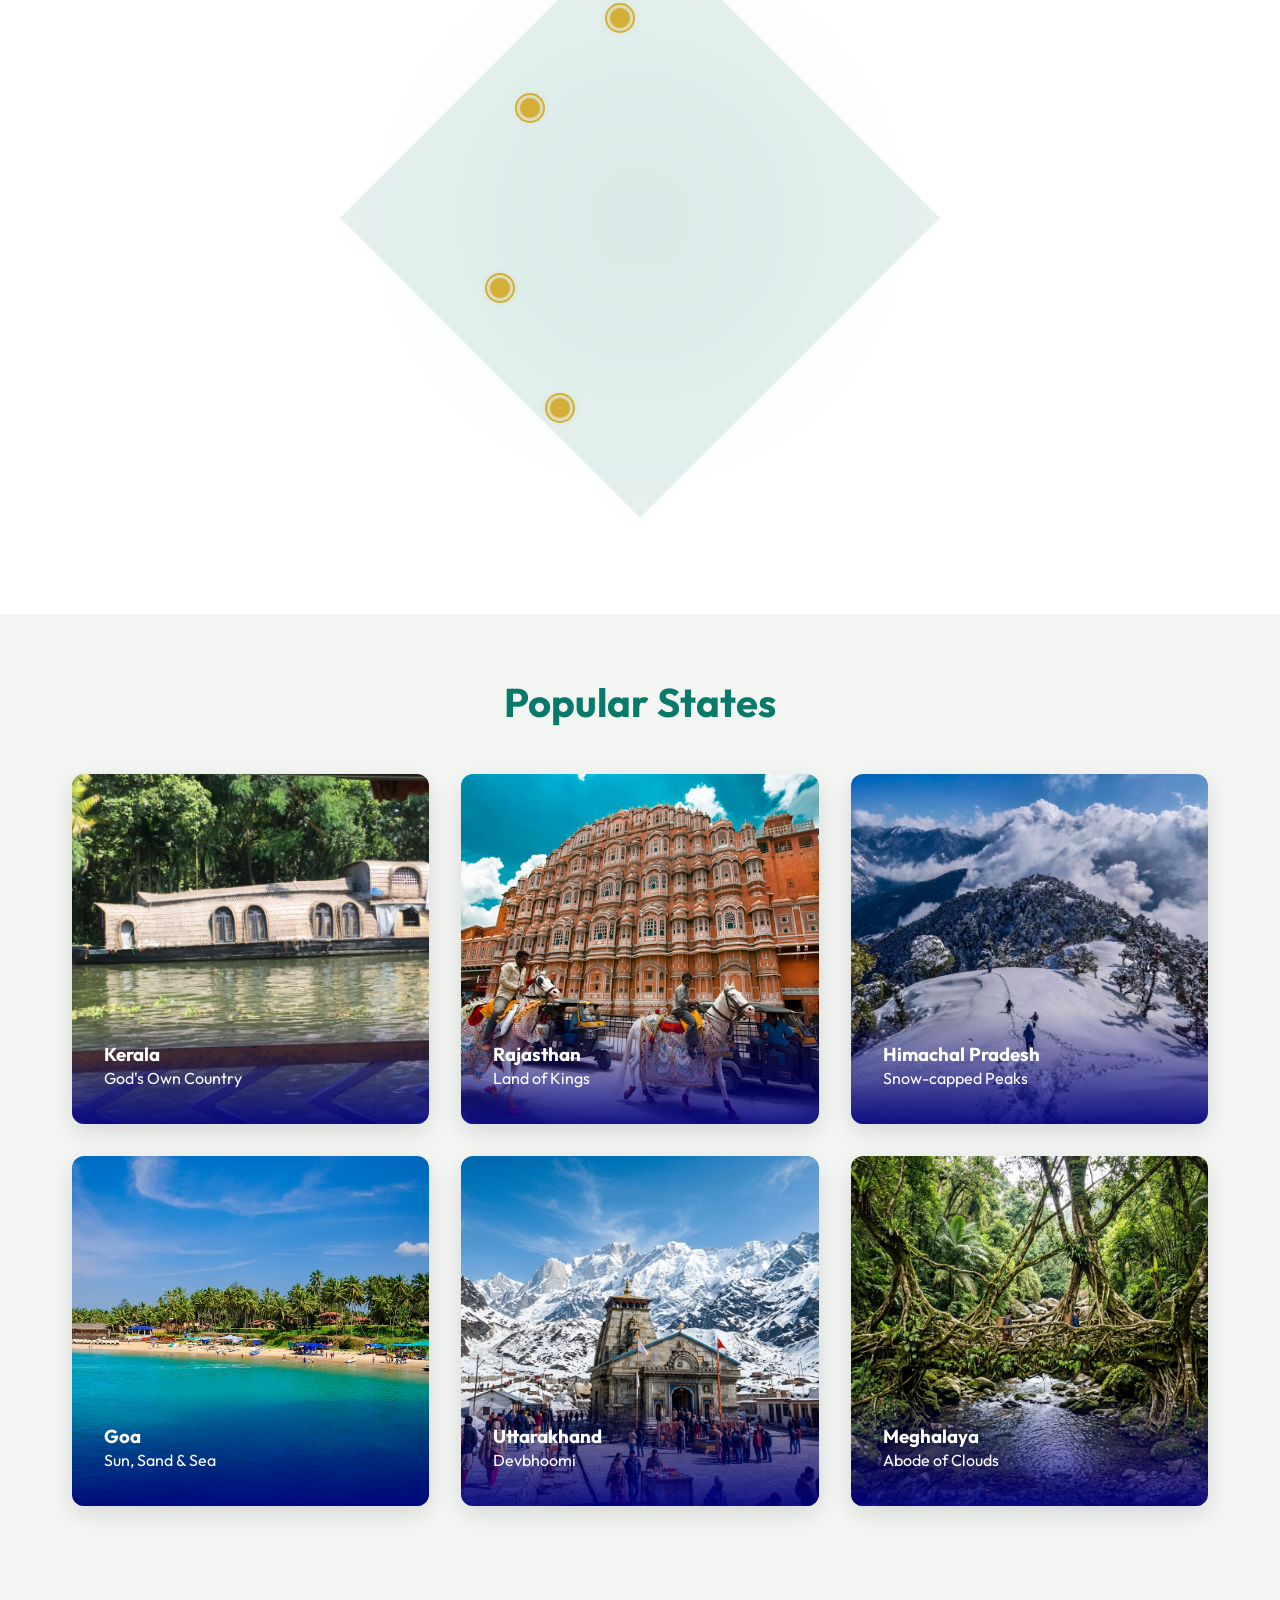
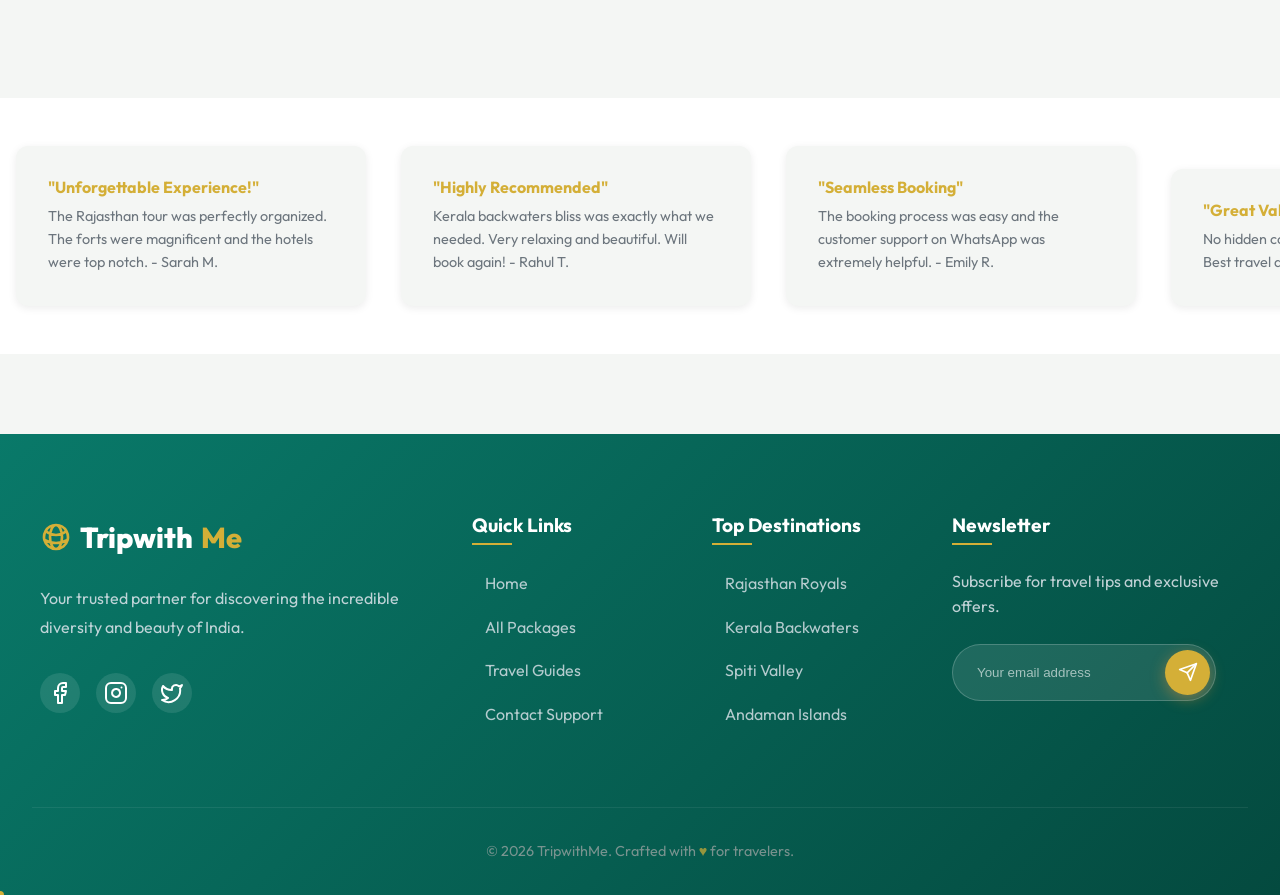
==== commit 80c6b004: "Add 6 premium creative features: video hero, typewriter text, scroll animations, custom cursor, SVG " ====
--- a/index.html
+++ b/index.html
@@ -12,8 +12,28 @@
     <script src="script.js" defer></script>
   </head>
   <body>
+    <!-- Preloader -->
+    <div id="preloader" class="preloader">
+      <svg
+        class="loader-plane"
+        xmlns="http://www.w3.org/2000/svg"
+        fill="none"
+        viewBox="0 0 24 24"
+        stroke-width="1.5"
+        stroke="currentColor"
+        width="60"
+        height="60"
+      >
+        <path
+          stroke-linecap="round"
+          stroke-linejoin="round"
+          d="M6 12 3.269 3.125A59.769 59.769 0 0 1 21.485 12 59.768 59.768 0 0 1 3.27 20.875L5.999 12Zm0 0h7.5"
+        />
+      </svg>
+    </div>
+
     <!-- Header & Navigation -->
-        <header class="header glassmorphism">
+    <header class="header glassmorphism">
       <div class="nav-container">
         <a href="index.html" class="logo">
           <svg
@@ -37,8 +57,20 @@
 
         <input type="checkbox" id="menu-toggle" />
         <label for="menu-toggle" class="menu-btn">
-          <svg xmlns="http://www.w3.org/2000/svg" fill="none" viewBox="0 0 24 24" stroke-width="2" stroke="currentColor" width="28" height="28">
-            <path stroke-linecap="round" stroke-linejoin="round" d="M3.75 6.75h16.5M3.75 12h16.5m-16.5 5.25h16.5" />
+          <svg
+            xmlns="http://www.w3.org/2000/svg"
+            fill="none"
+            viewBox="0 0 24 24"
+            stroke-width="2"
+            stroke="currentColor"
+            width="28"
+            height="28"
+          >
+            <path
+              stroke-linecap="round"
+              stroke-linejoin="round"
+              d="M3.75 6.75h16.5M3.75 12h16.5m-16.5 5.25h16.5"
+            />
           </svg>
         </label>
 
@@ -50,15 +82,36 @@
         </ul>
 
         <div class="header-controls">
-          <select id="currency-select" aria-label="Currency" class="glass-select">
+          <select
+            id="currency-select"
+            aria-label="Currency"
+            class="glass-select"
+          >
             <option value="INR">INR ₹</option>
             <option value="USD">USD $</option>
             <option value="EUR">EUR €</option>
           </select>
-          <label style="display: flex; align-items: center; cursor: pointer" title="Toggle Dark Mode" class="theme-toggle-label">
+          <label
+            style="display: flex; align-items: center; cursor: pointer"
+            title="Toggle Dark Mode"
+            class="theme-toggle-label"
+          >
             <input type="checkbox" id="theme-toggle" style="display: none" />
-            <svg xmlns="http://www.w3.org/2000/svg" fill="none" viewBox="0 0 24 24" stroke-width="1.5" stroke="currentColor" width="20" height="20" class="theme-icon">
-              <path stroke-linecap="round" stroke-linejoin="round" d="M21.752 15.002A9.72 9.72 0 0 1 18 15.75c-5.385 0-9.75-4.365-9.75-9.75 0-1.33.266-2.597.748-3.752A9.753 9.753 0 0 0 3 11.25C3 16.635 7.365 21 12.75 21a9.753 9.753 0 0 0 9.002-5.998Z"/>
+            <svg
+              xmlns="http://www.w3.org/2000/svg"
+              fill="none"
+              viewBox="0 0 24 24"
+              stroke-width="1.5"
+              stroke="currentColor"
+              width="20"
+              height="20"
+              class="theme-icon"
+            >
+              <path
+                stroke-linecap="round"
+                stroke-linejoin="round"
+                d="M21.752 15.002A9.72 9.72 0 0 1 18 15.75c-5.385 0-9.75-4.365-9.75-9.75 0-1.33.266-2.597.748-3.752A9.753 9.753 0 0 0 3 11.25C3 16.635 7.365 21 12.75 21a9.753 9.753 0 0 0 9.002-5.998Z"
+              />
             </svg>
           </label>
           <a href="login.html" class="btn btn-primary cta-btn">Book Now</a>
@@ -67,24 +120,20 @@
     </header>
 
     <!-- Hero Section -->
-    <section class="hero" style="position: relative">
+    <section class="fade-in hero" style="background: transparent">
       <div class="video-hero-wrapper">
         <!-- Example video placeholder, using an image fallback if video fails -->
-        <video
-          autoplay
-          muted
-          loop
-          playsinline
-          poster="images/hero-bg.jpg"
-        >
-          <source
-            src="images/hero-video.mp4"
-            type="video/mp4"
-          />
+        <video autoplay muted loop playsinline poster="images/hero-bg.jpg">
+          <source src="images/hero-video.mp4" type="video/mp4" />
         </video>
       </div>
       <div class="hero-content" style="z-index: 1">
-        <h1>Discover Incredible India</h1>
+        <h1>
+          Discover
+          <span class="typewriter-text" style="color: var(--primary-accent)"
+            >India</span
+          ><span class="typewriter-cursor"></span>
+        </h1>
         <p>Experience the culture, heritage, and beauty of Indian states</p>
 
         <!-- Search Overlay (Glassmorphism) -->
@@ -113,10 +162,10 @@
     </section>
 
     <!-- Features Section -->
-    <section class="features">
+    <section class="fade-in features">
       <h2 class="section-title">Why Choose Us</h2>
       <div class="feature-grid">
-        <div class="feature-card">
+        <div class="feature-card fade-in">
           <div class="feature-icon">
             <svg
               xmlns="http://www.w3.org/2000/svg"
@@ -139,7 +188,7 @@
             Expertly planned trips covering hidden gems and popular landmarks.
           </p>
         </div>
-        <div class="feature-card">
+        <div class="feature-card fade-in">
           <div class="feature-icon">
             <svg
               xmlns="http://www.w3.org/2000/svg"
@@ -162,7 +211,7 @@
             Verified partners and 24/7 on-ground support for your peace of mind.
           </p>
         </div>
-        <div class="feature-card">
+        <div class="feature-card fade-in">
           <div class="feature-icon">
             <svg
               xmlns="http://www.w3.org/2000/svg"
@@ -188,65 +237,73 @@
       </div>
     </section>
 
+    <!-- Interactive Map Section -->
+    <section class="map-section fade-in">
+      <h2 class="section-title">Explore by Region</h2>
+      <div class="map-container">
+        <div class="map-svg-placeholder"></div>
+        <a
+          href="trip-details-rajasthan.html"
+          class="map-pin"
+          data-state="Rajasthan"
+          ><div class="map-pin-label">Rajasthan</div></a
+        >
+        <a
+          href="trip-details-himachal.html"
+          class="map-pin"
+          data-state="Himachal"
+          ><div class="map-pin-label">Himachal Pradesh</div></a
+        >
+        <a href="trip-details-goa.html" class="map-pin" data-state="Goa"
+          ><div class="map-pin-label">Goa</div></a
+        >
+        <a href="trip-details-kerala.html" class="map-pin" data-state="Kerala"
+          ><div class="map-pin-label">Kerala</div></a
+        >
+      </div>
+    </section>
+
     <!-- State Grid Section -->
-    <section class="states">
+    <section class="fade-in states">
       <h2 class="section-title">Popular States</h2>
       <div class="state-grid">
-        <a href="trip-details.html" class="state-card">
-          <img
-            src="images/kerala.jpg"
-            alt="Kerala Backwaters"
-          />
+        <a href="trip-details-kerala.html" class="state-card fade-in">
+          <img src="images/kerala.jpg" alt="Kerala Backwaters" />
           <div class="state-overlay">
             <h3>Kerala</h3>
             <p>God's Own Country</p>
           </div>
         </a>
-        <a href="trip-details.html" class="state-card">
-          <img
-            src="images/rajasthan.jpg"
-            alt="Rajasthan Fort"
-          />
+        <a href="trip-details-kerala.html" class="state-card fade-in">
+          <img src="images/rajasthan.jpg" alt="Rajasthan Fort" />
           <div class="state-overlay">
             <h3>Rajasthan</h3>
             <p>Land of Kings</p>
           </div>
         </a>
-        <a href="packages.html" class="state-card">
-          <img
-            src="images/himachal.jpg"
-            alt="Himachal Mountains"
-          />
+        <a href="trip-details-himachal.html" class="state-card fade-in">
+          <img src="images/himachal.jpg" alt="Himachal Mountains" />
           <div class="state-overlay">
             <h3>Himachal Pradesh</h3>
             <p>Snow-capped Peaks</p>
           </div>
         </a>
-        <a href="packages.html" class="state-card">
-          <img
-            src="images/goa.jpg"
-            alt="Goa Beaches"
-          />
+        <a href="trip-details-goa.html" class="state-card fade-in">
+          <img src="images/goa.jpg" alt="Goa Beaches" />
           <div class="state-overlay">
             <h3>Goa</h3>
             <p>Sun, Sand & Sea</p>
           </div>
         </a>
-        <a href="packages.html" class="state-card">
-          <img
-            src="images/uttarakhand.jpg"
-            alt="Uttarakhand Temples"
-          />
+        <a href="trip-details-goa.html" class="state-card fade-in">
+          <img src="images/uttarakhand.jpg" alt="Uttarakhand Temples" />
           <div class="state-overlay">
             <h3>Uttarakhand</h3>
             <p>Devbhoomi</p>
           </div>
         </a>
-        <a href="packages.html" class="state-card">
-          <img
-            src="images/meghalaya.jpg"
-            alt="Meghalaya Bridges"
-          />
+        <a href="trip-details-himachal.html" class="state-card fade-in">
+          <img src="images/meghalaya.jpg" alt="Meghalaya Bridges" />
           <div class="state-overlay">
             <h3>Meghalaya</h3>
             <p>Abode of Clouds</p>
@@ -256,7 +313,7 @@
     </section>
 
     <!-- Testimonials Marquee -->
-    <section class="marquee-container">
+    <section class="fade-in marquee-container">
       <div class="marquee-content">
         <div class="marquee-item">
           <h4 style="color: var(--primary-accent)">
@@ -331,36 +388,98 @@
     </a>
 
     <!-- Footer -->
-        <footer class="footer creative-footer">
+    <footer class="footer creative-footer">
       <div class="footer-grid">
         <div class="footer-col brand-col">
           <a href="index.html" class="logo footer-logo">
-            <svg xmlns="http://www.w3.org/2000/svg" fill="none" viewBox="0 0 24 24" stroke-width="2" stroke="var(--primary-accent)" width="32" height="32">
-              <path stroke-linecap="round" stroke-linejoin="round" d="M12 21a9.004 9.004 0 0 0 8.716-6.747M12 21a9.004 9.004 0 0 1-8.716-6.747M12 21c2.485 0 4.5-4.03 4.5-9S14.485 3 12 3m0 18c-2.485 0-4.5-4.03-4.5-9S9.515 3 12 3m0 0a8.997 8.997 0 0 1 7.843 4.582M12 3a8.997 8.997 0 0 0-7.843 4.582m15.686 0A11.953 11.953 0 0 1 12 10.5c-2.998 0-5.74-1.1-7.843-2.918m15.686 0A8.959 8.959 0 0 1 21 12c0 .778-.099 1.533-.284 2.253m0 0A17.919 17.919 0 0 1 12 16.5c-3.162 0-6.133-.815-8.716-2.247m0 0A9.015 9.015 0 0 1 3 12c0-1.605.42-3.113 1.157-4.418"/>
+            <svg
+              xmlns="http://www.w3.org/2000/svg"
+              fill="none"
+              viewBox="0 0 24 24"
+              stroke-width="2"
+              stroke="var(--primary-accent)"
+              width="32"
+              height="32"
+            >
+              <path
+                stroke-linecap="round"
+                stroke-linejoin="round"
+                d="M12 21a9.004 9.004 0 0 0 8.716-6.747M12 21a9.004 9.004 0 0 1-8.716-6.747M12 21c2.485 0 4.5-4.03 4.5-9S14.485 3 12 3m0 18c-2.485 0-4.5-4.03-4.5-9S9.515 3 12 3m0 0a8.997 8.997 0 0 1 7.843 4.582M12 3a8.997 8.997 0 0 0-7.843 4.582m15.686 0A11.953 11.953 0 0 1 12 10.5c-2.998 0-5.74-1.1-7.843-2.918m15.686 0A8.959 8.959 0 0 1 21 12c0 .778-.099 1.533-.284 2.253m0 0A17.919 17.919 0 0 1 12 16.5c-3.162 0-6.133-.815-8.716-2.247m0 0A9.015 9.015 0 0 1 3 12c0-1.605.42-3.113 1.157-4.418"
+              />
             </svg>
             Tripwith<span>Me</span>
           </a>
-          <p class="footer-tagline">Your trusted partner for discovering the incredible diversity and beauty of India.</p>
+          <p class="footer-tagline">
+            Your trusted partner for discovering the incredible diversity and
+            beauty of India.
+          </p>
           <div class="social-links">
-            <a href="#" aria-label="Facebook"><svg xmlns="http://www.w3.org/2000/svg" width="24" height="24" viewBox="0 0 24 24" fill="none" stroke="currentColor" stroke-width="2" stroke-linecap="round" stroke-linejoin="round"><path d="M18 2h-3a5 5 0 0 0-5 5v3H7v4h3v8h4v-8h3l1-4h-4V7a1 1 0 0 1 1-1h3z"></path></svg></a>
-            <a href="#" aria-label="Instagram"><svg xmlns="http://www.w3.org/2000/svg" width="24" height="24" viewBox="0 0 24 24" fill="none" stroke="currentColor" stroke-width="2" stroke-linecap="round" stroke-linejoin="round"><rect x="2" y="2" width="20" height="20" rx="5" ry="5"></rect><path d="M16 11.37A4 4 0 1 1 12.63 8 4 4 0 0 1 16 11.37z"></path><line x1="17.5" y1="6.5" x2="17.51" y2="6.5"></line></svg></a>
-            <a href="#" aria-label="Twitter"><svg xmlns="http://www.w3.org/2000/svg" width="24" height="24" viewBox="0 0 24 24" fill="none" stroke="currentColor" stroke-width="2" stroke-linecap="round" stroke-linejoin="round"><path d="M22 4s-.7 2.1-2 3.4c1.6 10-9.4 17.3-18 11.6 2.2.1 4.4-.6 6-2C3 15.5.5 9.6 3 5c2.2 2.6 5.6 4.1 9 4-.9-4.2 4-6.6 7-3.8 1.1 0 3-1.2 3-1.2z"></path></svg></a>
-          </div>
-        </div>
-        <div class="footer-col">
+            <a href="#" aria-label="Facebook"
+              ><svg
+                xmlns="http://www.w3.org/2000/svg"
+                width="24"
+                height="24"
+                viewBox="0 0 24 24"
+                fill="none"
+                stroke="currentColor"
+                stroke-width="2"
+                stroke-linecap="round"
+                stroke-linejoin="round"
+              >
+                <path
+                  d="M18 2h-3a5 5 0 0 0-5 5v3H7v4h3v8h4v-8h3l1-4h-4V7a1 1 0 0 1 1-1h3z"
+                ></path></svg
+            ></a>
+            <a href="#" aria-label="Instagram"
+              ><svg
+                xmlns="http://www.w3.org/2000/svg"
+                width="24"
+                height="24"
+                viewBox="0 0 24 24"
+                fill="none"
+                stroke="currentColor"
+                stroke-width="2"
+                stroke-linecap="round"
+                stroke-linejoin="round"
+              >
+                <rect x="2" y="2" width="20" height="20" rx="5" ry="5"></rect>
+                <path
+                  d="M16 11.37A4 4 0 1 1 12.63 8 4 4 0 0 1 16 11.37z"
+                ></path>
+                <line x1="17.5" y1="6.5" x2="17.51" y2="6.5"></line></svg
+            ></a>
+            <a href="#" aria-label="Twitter"
+              ><svg
+                xmlns="http://www.w3.org/2000/svg"
+                width="24"
+                height="24"
+                viewBox="0 0 24 24"
+                fill="none"
+                stroke="currentColor"
+                stroke-width="2"
+                stroke-linecap="round"
+                stroke-linejoin="round"
+              >
+                <path
+                  d="M22 4s-.7 2.1-2 3.4c1.6 10-9.4 17.3-18 11.6 2.2.1 4.4-.6 6-2C3 15.5.5 9.6 3 5c2.2 2.6 5.6 4.1 9 4-.9-4.2 4-6.6 7-3.8 1.1 0 3-1.2 3-1.2z"
+                ></path></svg
+            ></a>
+          </div>
+        </div>
+        <div class="footer-col fade-in">
           <h4>Quick Links</h4>
           <ul class="footer-links">
             <li><a href="index.html">Home</a></li>
-            <li><a href="packages.html">All Packages</a></li>
+            <li><a href="trip-details-kerala.html">All Packages</a></li>
             <li><a href="#">Travel Guides</a></li>
             <li><a href="#">Contact Support</a></li>
           </ul>
         </div>
-        <div class="footer-col">
+        <div class="footer-col fade-in">
           <h4>Top Destinations</h4>
           <ul class="footer-links">
-            <li><a href="trip-details.html">Rajasthan Royals</a></li>
-            <li><a href="trip-details.html">Kerala Backwaters</a></li>
+            <li><a href="trip-details-kerala.html">Rajasthan Royals</a></li>
+            <li><a href="trip-details-kerala.html">Kerala Backwaters</a></li>
             <li><a href="#">Spiti Valley</a></li>
             <li><a href="#">Andaman Islands</a></li>
           </ul>
@@ -372,14 +491,30 @@
             <div class="input-group">
               <input type="email" placeholder="Your email address" required />
               <button type="submit" class="btn btn-primary">
-                <svg xmlns="http://www.w3.org/2000/svg" width="20" height="20" viewBox="0 0 24 24" fill="none" stroke="currentColor" stroke-width="2" stroke-linecap="round" stroke-linejoin="round"><line x1="22" y1="2" x2="11" y2="13"></line><polygon points="22 2 15 22 11 13 2 9 22 2"></polygon></svg>
+                <svg
+                  xmlns="http://www.w3.org/2000/svg"
+                  width="20"
+                  height="20"
+                  viewBox="0 0 24 24"
+                  fill="none"
+                  stroke="currentColor"
+                  stroke-width="2"
+                  stroke-linecap="round"
+                  stroke-linejoin="round"
+                >
+                  <line x1="22" y1="2" x2="11" y2="13"></line>
+                  <polygon points="22 2 15 22 11 13 2 9 22 2"></polygon>
+                </svg>
               </button>
             </div>
           </form>
         </div>
       </div>
       <div class="footer-bottom">
-        <p>&copy; 2026 TripwithMe. Crafted with <span style="color:var(--primary-accent)">♥</span> for travelers.</p>
+        <p>
+          &copy; 2026 TripwithMe. Crafted with
+          <span style="color: var(--primary-accent)">♥</span> for travelers.
+        </p>
       </div>
     </footer>
   </body>
--- a/style.css
+++ b/style.css
@@ -1,9 +1,9 @@
 @import url("https://fonts.googleapis.com/css2?family=Outfit:wght@300;400;500;600;700;800&display=swap");
 
 :root {
-  --primary-accent: #D4AF37; /* Gold */
+  --primary-accent: #d4af37; /* Gold */
   --primary-base: #097969; /* Emerald Green */
-  --bg-light: #F4F6F4; /* Subtle mint off-white */
+  --bg-light: #f4f6f4; /* Subtle mint off-white */
   --text-dark: #212529;
   --text-light: #6c757d;
   --white: #ffffff;
@@ -15,8 +15,8 @@
 }
 
 :root[data-theme="dark"] {
-  --primary-accent: #E5C158; /* Lighter Gold for dark mode */
-  --primary-base: #50C878; /* Lighter Emerald for dark mode */
+  --primary-accent: #e5c158; /* Lighter Gold for dark mode */
+  --primary-base: #50c878; /* Lighter Emerald for dark mode */
   --bg-light: #121212;
   --text-dark: #f8f9fa;
   --text-light: #adb5bd;
@@ -154,13 +154,12 @@
   min-height: 600px;
   background:
     linear-gradient(rgba(0, 0, 128, 0.5), rgba(0, 0, 128, 0.5)),
-    url("images/hero-bg.jpg")
-      center/cover no-repeat;
+    url("images/hero-bg.jpg") center/cover no-repeat;
   display: flex;
   align-items: center;
   justify-content: center;
   text-align: center;
-  color: var(--white);
+  color: #ffffff;
   padding: 0 2rem;
 }
 
@@ -274,7 +273,7 @@
   right: 0;
   background: linear-gradient(transparent, rgba(0, 0, 128, 0.9));
   padding: 2rem;
-  color: var(--white);
+  color: #ffffff;
 }
 
 .state-card:hover {
@@ -292,12 +291,11 @@
   min-height: 300px;
   background:
     linear-gradient(rgba(0, 0, 128, 0.6), rgba(0, 0, 128, 0.6)),
-    url("images/contact-bg.jpg")
-      center/cover;
+    url("images/contact-bg.jpg") center/cover;
   display: flex;
   align-items: center;
   justify-content: center;
-  color: var(--white);
+  color: #ffffff;
 }
 
 .packages-container {
@@ -1014,7 +1012,7 @@
   padding: 0.5rem 0;
 }
 .nav-link::after {
-  content: '';
+  content: "";
   position: absolute;
   width: 0;
   height: 2px;
@@ -1035,14 +1033,14 @@
 }
 .glass-select {
   background: transparent;
-  border: 1px solid rgba(0,0,0,0.1);
+  border: 1px solid rgba(0, 0, 0, 0.1);
   padding: 0.4rem;
   border-radius: 6px;
   color: var(--text-dark);
   cursor: pointer;
 }
 :root[data-theme="dark"] .glass-select {
-  border-color: rgba(255,255,255,0.2);
+  border-color: rgba(255, 255, 255, 0.2);
 }
 .glass-select:focus {
   outline: none;
@@ -1052,17 +1050,17 @@
 .theme-toggle-label {
   padding: 0.4rem;
   border-radius: 50%;
-  background: rgba(0,0,0,0.05);
+  background: rgba(0, 0, 0, 0.05);
   transition: background 0.3s ease;
 }
 :root[data-theme="dark"] .theme-toggle-label {
-  background: rgba(255,255,255,0.1);
+  background: rgba(255, 255, 255, 0.1);
 }
 .theme-toggle-label:hover {
-  background: rgba(0,0,0,0.1);
+  background: rgba(0, 0, 0, 0.1);
 }
 :root[data-theme="dark"] .theme-toggle-label:hover {
-  background: rgba(255,255,255,0.2);
+  background: rgba(255, 255, 255, 0.2);
 }
 
 .cta-btn {
@@ -1107,7 +1105,7 @@
 }
 
 .footer-logo {
-  color: var(--white) !important;
+  color: #ffffff !important;
   margin-bottom: 1.5rem;
 }
 
@@ -1129,7 +1127,7 @@
   height: 40px;
   border-radius: 50%;
   background: rgba(255, 255, 255, 0.1);
-  color: var(--white);
+  color: #ffffff;
   transition: all 0.3s ease;
 }
 .social-links a:hover {
@@ -1138,14 +1136,14 @@
 }
 
 .footer-col h4 {
-  color: var(--white);
+  color: #ffffff;
   font-size: 1.2rem;
   margin-bottom: 1.5rem;
   position: relative;
   padding-bottom: 0.5rem;
 }
 .footer-col h4::after {
-  content: '';
+  content: "";
   position: absolute;
   left: 0;
   bottom: 0;
@@ -1165,7 +1163,7 @@
   align-items: center;
 }
 .footer-links a::before {
-  content: '›';
+  content: "›";
   margin-right: 8px;
   color: var(--primary-accent);
   font-size: 1.2rem;
@@ -1175,7 +1173,7 @@
 }
 .footer-links a:hover {
   opacity: 1;
-  color: var(--white);
+  color: #ffffff;
   padding-left: 5px;
 }
 .footer-links a:hover::before {
@@ -1199,7 +1197,7 @@
   background: transparent;
   border: none;
   padding: 0.8rem 1.2rem;
-  color: var(--white);
+  color: #ffffff;
   width: 100%;
   outline: none;
 }
@@ -1244,7 +1242,7 @@
   gap: 0.5rem;
   color: var(--white);
   font-weight: 500;
-  text-shadow: 0 2px 4px rgba(0,0,0,0.5);
+  text-shadow: 0 2px 4px rgba(0, 0, 0, 0.5);
   transition: transform 0.3s ease;
 }
 .auth-back-btn:hover {
@@ -1290,13 +1288,13 @@
 }
 
 .slider-slide::after {
-  content: '';
+  content: "";
   position: absolute;
   top: 0;
   left: 0;
   width: 100%;
   height: 100%;
-  background: linear-gradient(rgba(0,0,0,0.2), rgba(0,0,0,0.7));
+  background: linear-gradient(rgba(0, 0, 0, 0.2), rgba(0, 0, 0, 0.7));
 }
 
 .slider-slide.active {
@@ -1324,12 +1322,12 @@
 .slide-content h2 {
   font-size: 3rem;
   margin-bottom: 0.5rem;
-  text-shadow: 0 2px 8px rgba(0,0,0,0.5);
+  text-shadow: 0 2px 8px rgba(0, 0, 0, 0.5);
 }
 
 .slide-content p {
   font-size: 1.2rem;
-  text-shadow: 0 1px 4px rgba(0,0,0,0.5);
+  text-shadow: 0 1px 4px rgba(0, 0, 0, 0.5);
 }
 
 /* Right Side Forms */
@@ -1469,3 +1467,244 @@
 .auth-switch a:hover {
   text-decoration: underline;
 }
+
+/* --- Custom Cursor --- */
+body {
+  cursor: none;
+}
+.custom-cursor {
+  position: fixed;
+  width: 8px;
+  height: 8px;
+  background: var(--primary-accent);
+  border-radius: 50%;
+  pointer-events: none;
+  z-index: 99999;
+  transform: translate(-50%, -50%);
+  transition:
+    width 0.2s,
+    height 0.2s,
+    background 0.2s;
+}
+.cursor-follower {
+  position: fixed;
+  width: 40px;
+  height: 40px;
+  border: 2px solid var(--primary-base);
+  border-radius: 50%;
+  pointer-events: none;
+  z-index: 99998;
+  transform: translate(-50%, -50%);
+  transition:
+    width 0.3s,
+    height 0.3s,
+    border-color 0.3s,
+    background 0.3s;
+}
+.cursor-hover .custom-cursor {
+  width: 0;
+  height: 0;
+}
+.cursor-hover .cursor-follower {
+  width: 60px;
+  height: 60px;
+  border-color: var(--primary-accent);
+  background: rgba(212, 175, 55, 0.1);
+}
+
+/* --- Scrollbar --- */
+::-webkit-scrollbar {
+  width: 10px;
+}
+::-webkit-scrollbar-track {
+  background: var(--bg-light);
+}
+::-webkit-scrollbar-thumb {
+  background: var(--primary-base);
+  border-radius: 10px;
+}
+::-webkit-scrollbar-thumb:hover {
+  background: var(--primary-accent);
+}
+
+/* --- AOS Animations --- */
+.fade-in {
+  opacity: 0;
+  transform: translateY(30px);
+  transition:
+    opacity 0.8s cubic-bezier(0.5, 0, 0, 1),
+    transform 0.8s cubic-bezier(0.5, 0, 0, 1);
+}
+.fade-in.is-visible {
+  opacity: 1;
+  transform: translateY(0);
+}
+
+/* --- Preloader --- */
+.preloader {
+  position: fixed;
+  top: 0;
+  left: 0;
+  width: 100vw;
+  height: 100vh;
+  background: var(--primary-base);
+  z-index: 999999;
+  display: flex;
+  justify-content: center;
+  align-items: center;
+  transition:
+    opacity 0.6s ease,
+    visibility 0.6s ease;
+}
+.preloader.hidden {
+  opacity: 0;
+  visibility: hidden;
+}
+.loader-plane {
+  color: var(--primary-accent);
+  animation: fly 2s infinite ease-in-out;
+}
+@keyframes fly {
+  0% {
+    transform: translateY(0) scale(1);
+  }
+  50% {
+    transform: translateY(-20px) scale(1.1);
+  }
+  100% {
+    transform: translateY(0) scale(1);
+  }
+}
+
+/* --- Typewriter Cursor --- */
+.typewriter-cursor {
+  display: inline-block;
+  width: 3px;
+  height: 1em;
+  background-color: var(--primary-accent);
+  animation: blink 0.7s infinite;
+  vertical-align: bottom;
+  margin-left: 2px;
+}
+@keyframes blink {
+  0%,
+  100% {
+    opacity: 1;
+  }
+  50% {
+    opacity: 0;
+  }
+}
+
+/* --- Interactive Map Section --- */
+.map-section {
+  padding: 6rem 2rem;
+  background: var(--white);
+  text-align: center;
+}
+.map-container {
+  position: relative;
+  max-width: 600px;
+  margin: 0 auto;
+  height: 600px;
+  background: radial-gradient(
+    circle,
+    rgba(9, 121, 105, 0.05) 0%,
+    transparent 70%
+  );
+  border-radius: 50%;
+  display: flex;
+  justify-content: center;
+  align-items: center;
+}
+.map-svg-placeholder {
+  width: 100%;
+  height: 100%;
+  opacity: 0.1;
+  background: url('data:image/svg+xml;utf8,<svg viewBox="0 0 100 100" xmlns="http://www.w3.org/2000/svg"><path fill="%23097969" d="M50 0 L100 50 L50 100 L0 50 Z"/></svg>')
+    center/contain no-repeat;
+}
+.map-pin {
+  position: absolute;
+  width: 20px;
+  height: 20px;
+  background: var(--primary-accent);
+  border-radius: 50%;
+  cursor: pointer;
+  transition: var(--transition);
+  box-shadow: 0 0 10px var(--primary-accent);
+}
+.map-pin::before {
+  content: "";
+  position: absolute;
+  top: -5px;
+  left: -5px;
+  right: -5px;
+  bottom: -5px;
+  border: 2px solid var(--primary-accent);
+  border-radius: 50%;
+  animation: pulse-ring 2s infinite;
+}
+@keyframes pulse-ring {
+  0% {
+    transform: scale(1);
+    opacity: 1;
+  }
+  100% {
+    transform: scale(2);
+    opacity: 0;
+  }
+}
+.map-pin:hover {
+  transform: scale(1.3);
+}
+.map-pin[data-state="Rajasthan"] {
+  top: 30%;
+  left: 30%;
+}
+.map-pin[data-state="Himachal"] {
+  top: 15%;
+  left: 45%;
+}
+.map-pin[data-state="Goa"] {
+  top: 60%;
+  left: 25%;
+}
+.map-pin[data-state="Kerala"] {
+  top: 80%;
+  left: 35%;
+}
+.map-pin-label {
+  position: absolute;
+  top: -30px;
+  left: 50%;
+  transform: translateX(-50%);
+  background: var(--primary-base);
+  color: var(--white);
+  padding: 4px 10px;
+  border-radius: 4px;
+  font-size: 0.8rem;
+  opacity: 0;
+  transition: opacity 0.3s;
+  pointer-events: none;
+  white-space: nowrap;
+}
+.map-pin:hover .map-pin-label {
+  opacity: 1;
+}
+
+/* Video Hero Background */
+.video-hero-wrapper {
+  position: absolute;
+  top: 0;
+  left: 0;
+  width: 100%;
+  height: 100%;
+  z-index: -1;
+  overflow: hidden;
+  background: var(--primary-base);
+}
+.hero {
+  position: relative; /* ensures absolute child stays within */
+  overflow: hidden;
+}
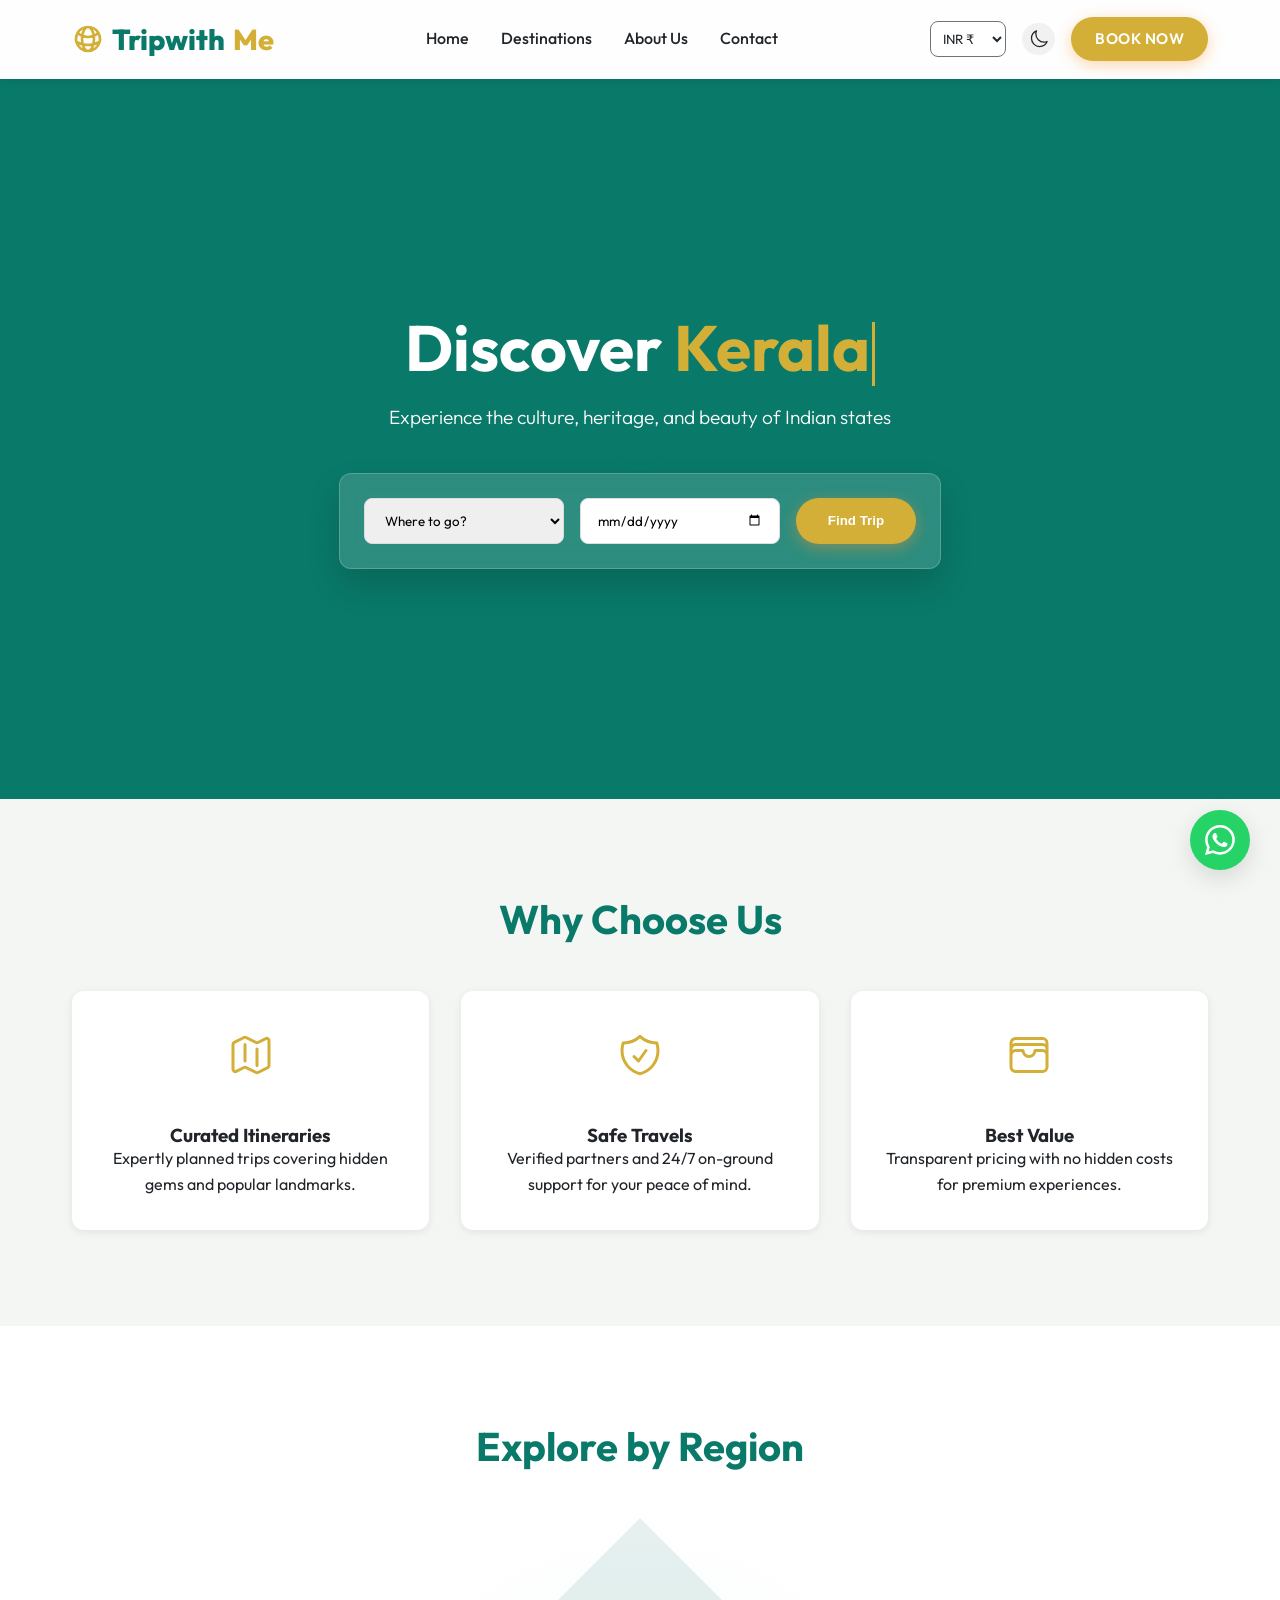
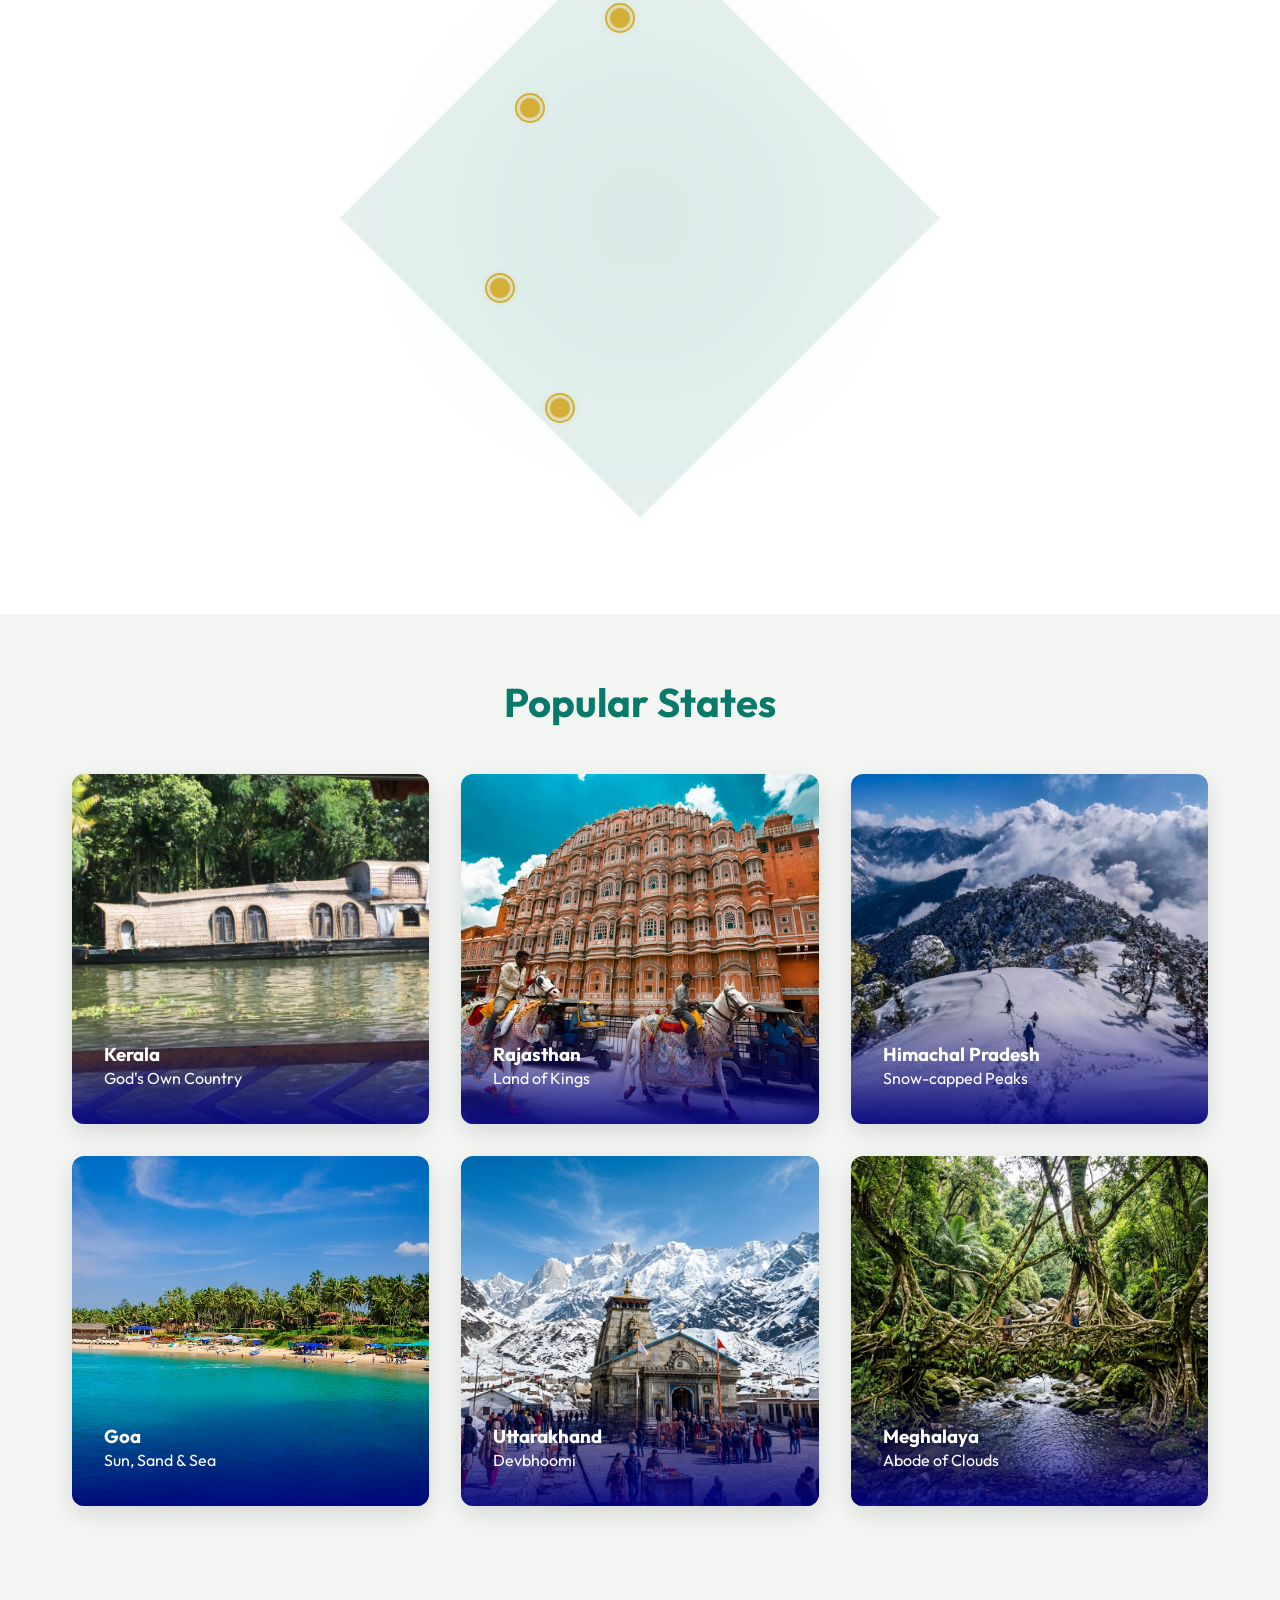
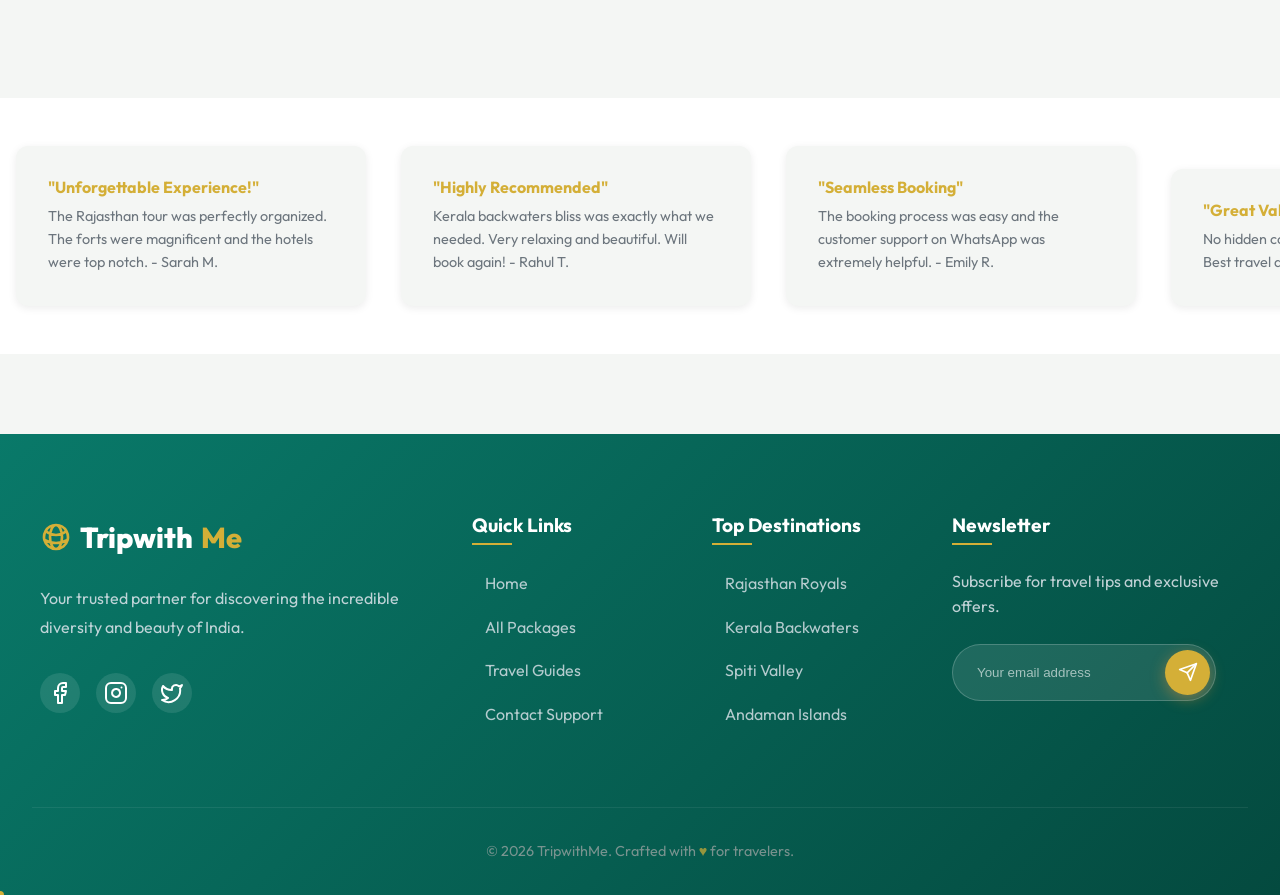
==== commit 9b3eee45: "Update hero background to a stunning 60fps India train journey video from Pexels" ====
--- a/index.html
+++ b/index.html
@@ -121,10 +121,9 @@
 
     <!-- Hero Section -->
     <section class="fade-in hero" style="background: transparent">
-      <div class="video-hero-wrapper">
-        <!-- Example video placeholder, using an image fallback if video fails -->
-        <video autoplay muted loop playsinline poster="images/hero-bg.jpg">
-          <source src="images/hero-video.mp4" type="video/mp4" />
+      <div class="video-hero-wrapper fade-in">
+        <video autoplay loop muted playsinline style="width: 100%; height: 100%; object-fit: cover; opacity: 0.7;">
+          <source src="https://videos.pexels.com/video-files/35203113/14913870_1920_1080_60fps.mp4" type="video/mp4" />
         </video>
       </div>
       <div class="hero-content" style="z-index: 1">
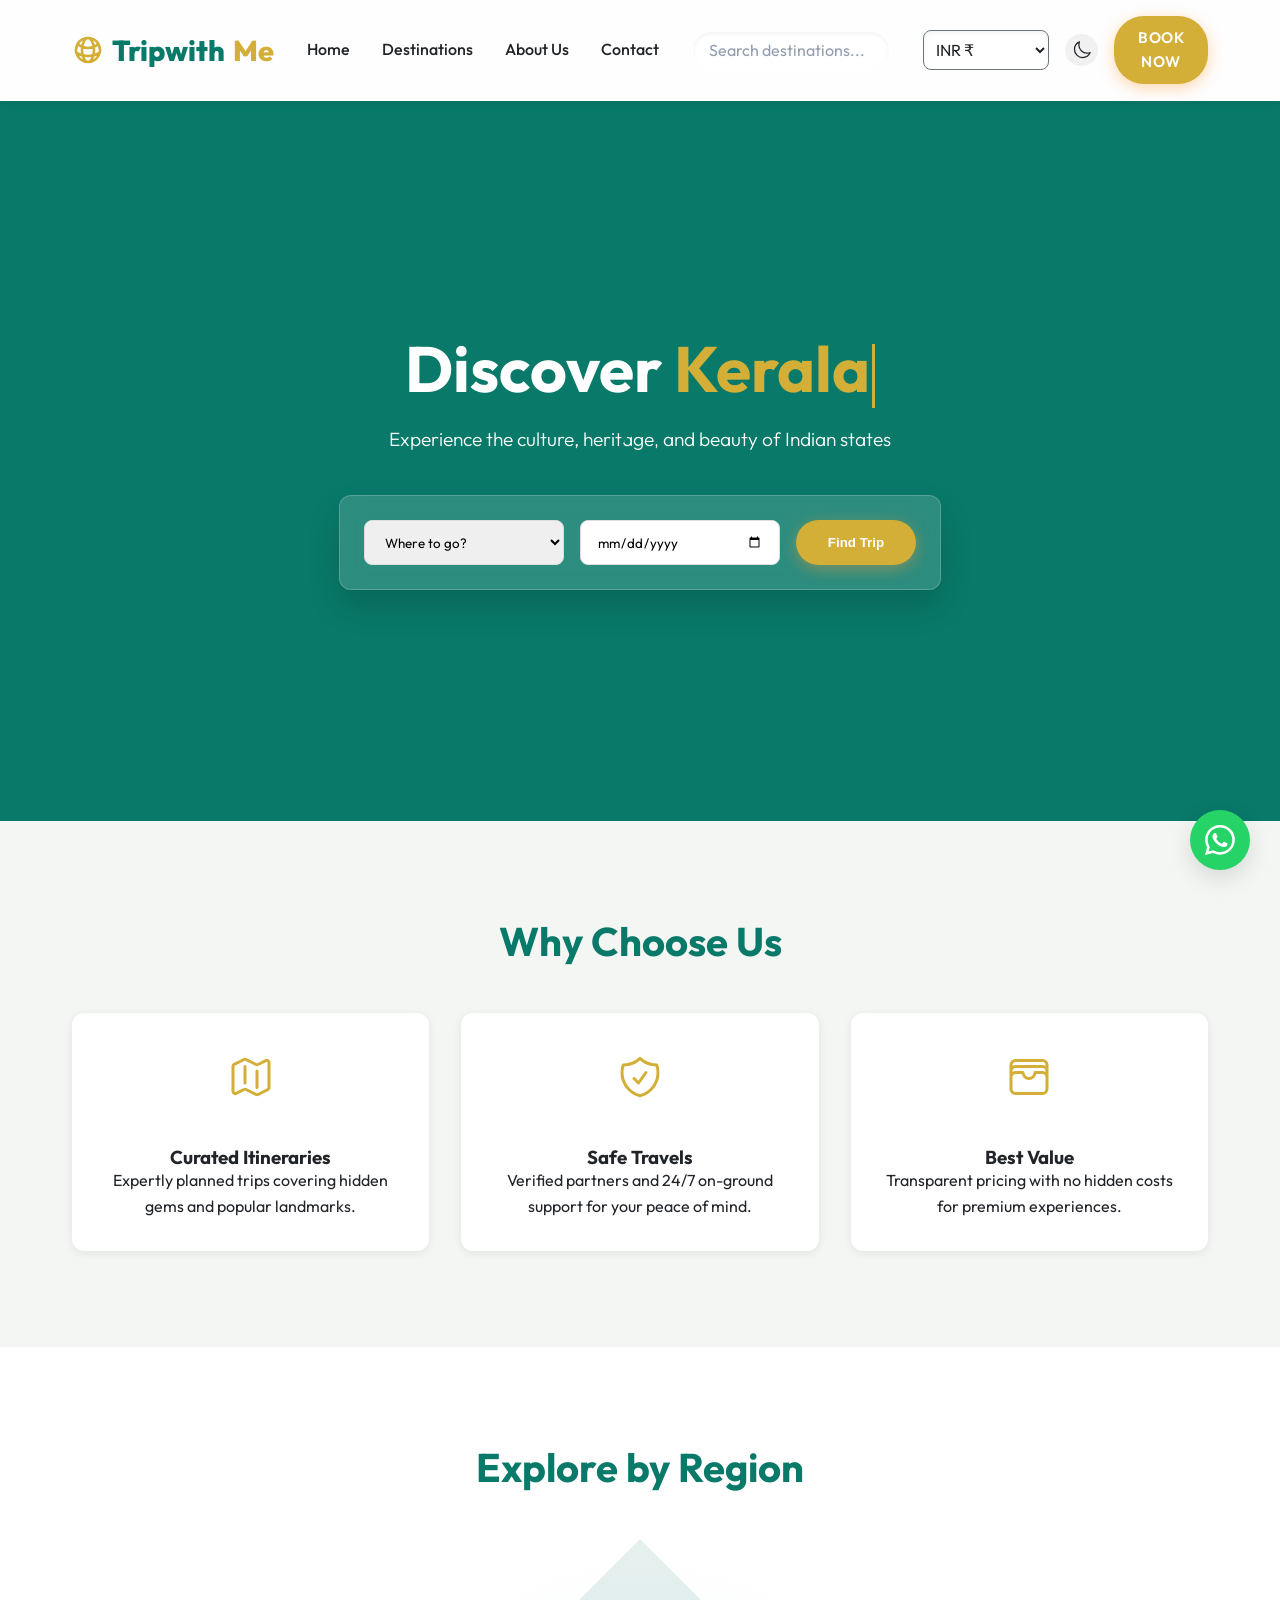
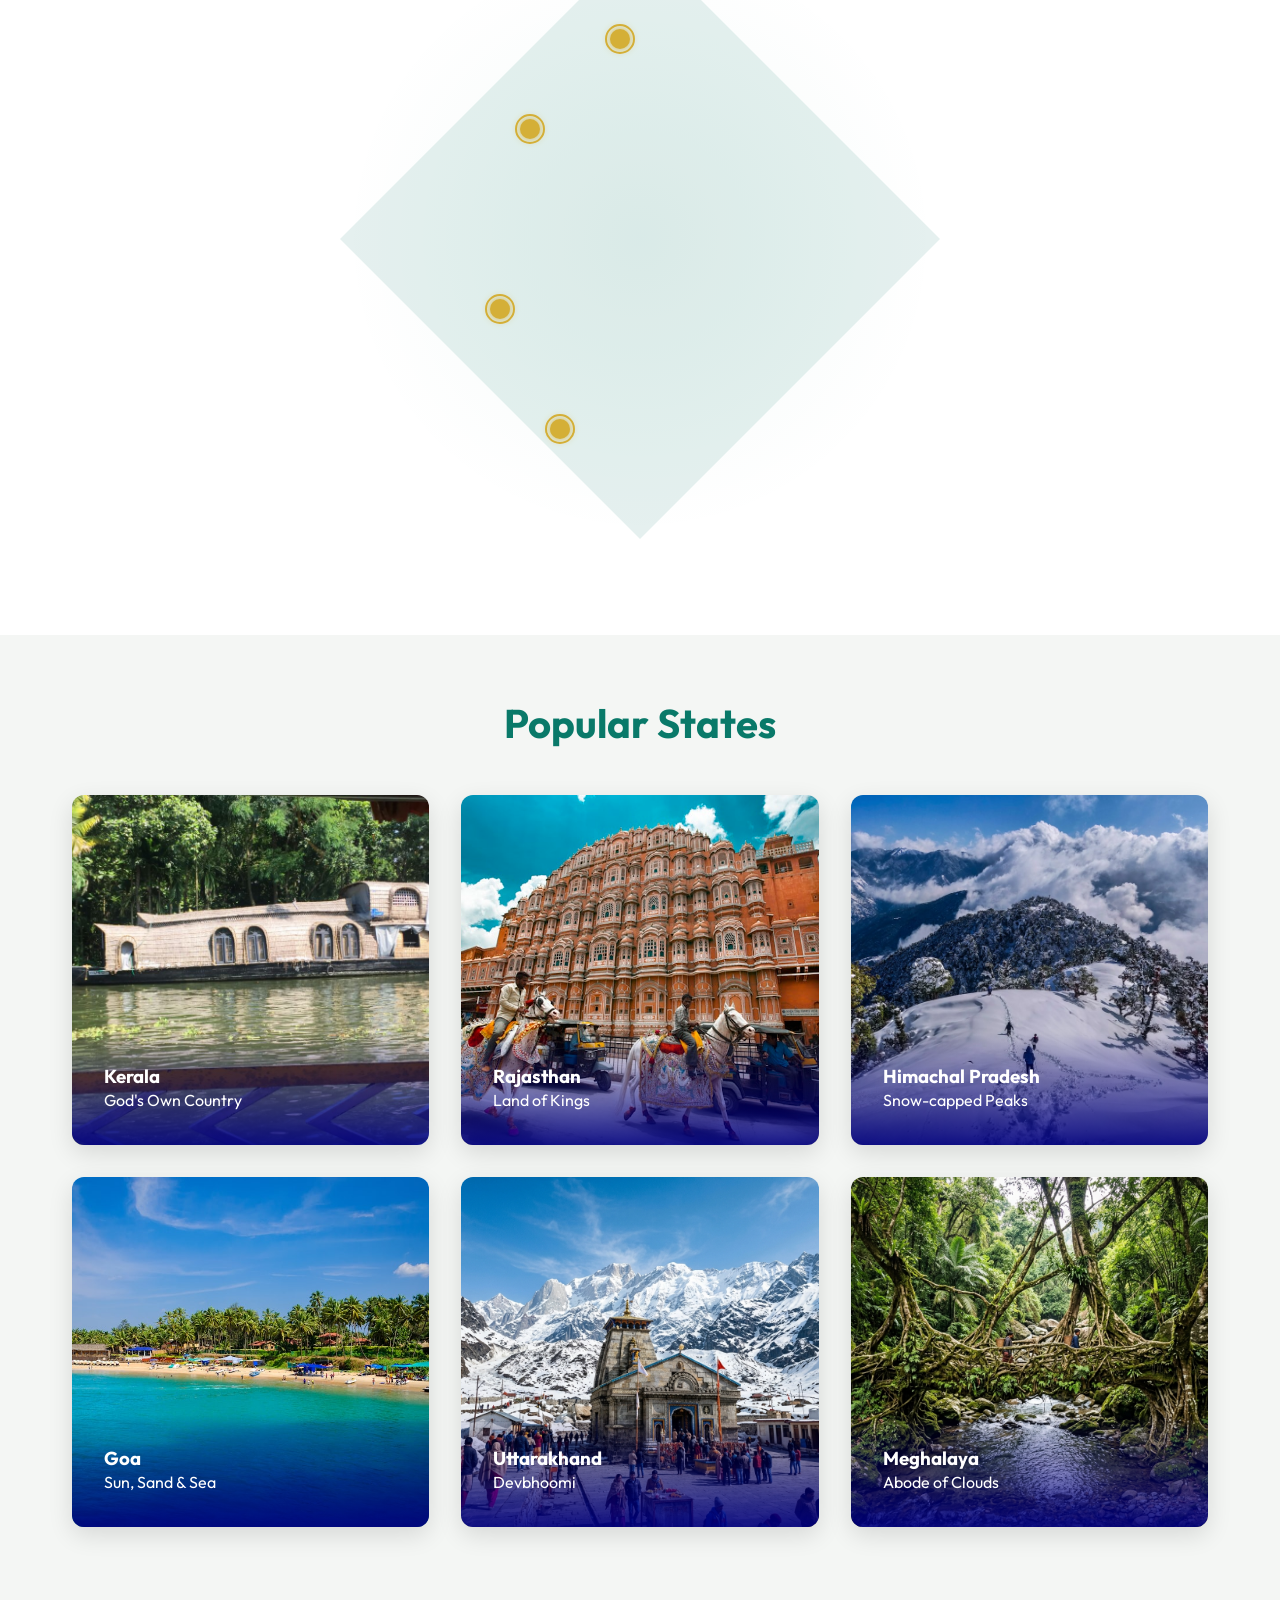
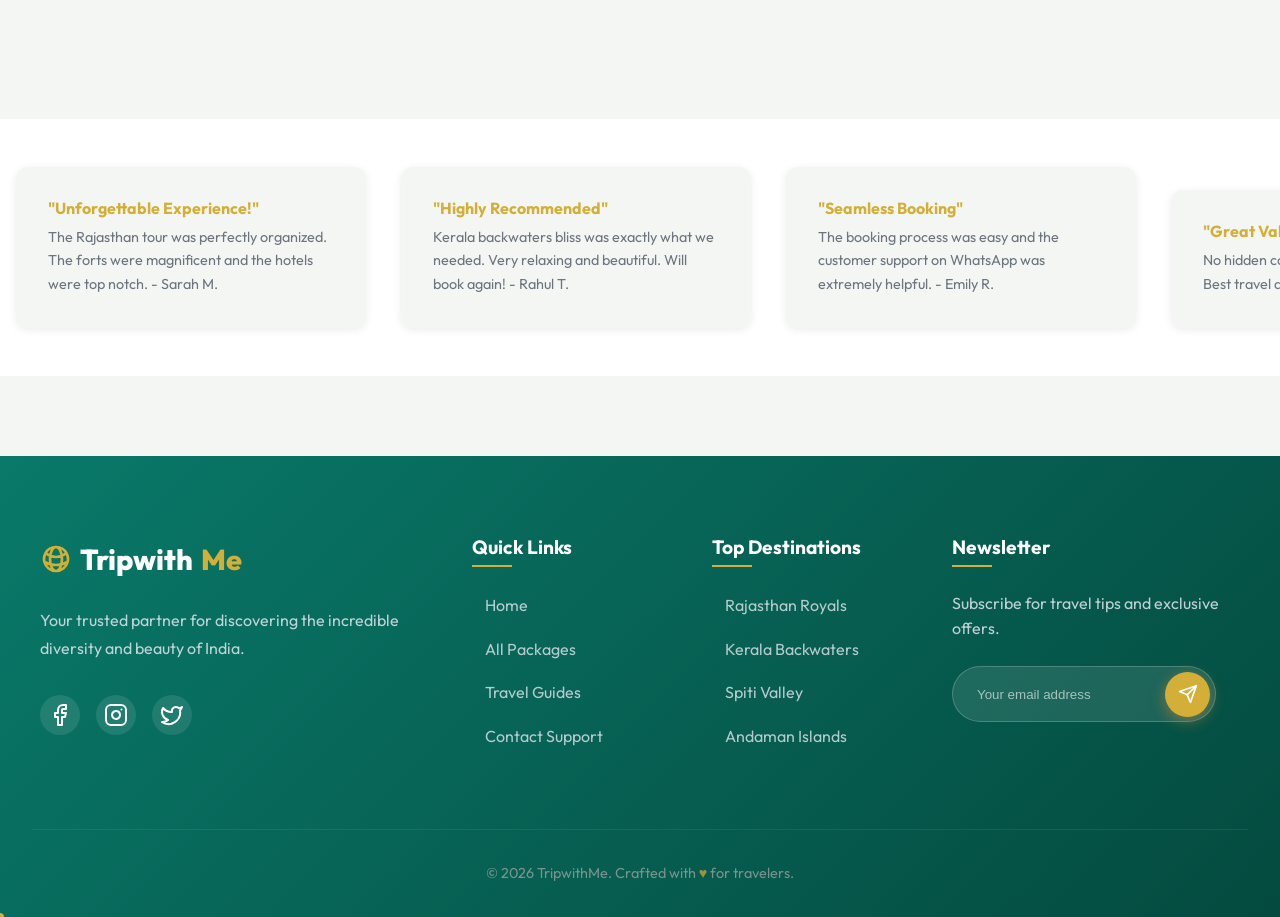
==== commit 6b49f754: "Fixed broken background video link in hero section" ====
--- a/index.html
+++ b/index.html
@@ -77,11 +77,17 @@
         <ul class="nav-links">
           <li><a href="index.html" class="nav-link">Home</a></li>
           <li><a href="packages.html" class="nav-link">Destinations</a></li>
-          <li><a href="#" class="nav-link">About Us</a></li>
-          <li><a href="#" class="nav-link">Contact</a></li>
+          <li><a href="about.html" class="nav-link">About Us</a></li>
+          <li><a href="contact.html" class="nav-link">Contact</a></li>
         </ul>
 
         <div class="header-controls">
+          <!-- Global Search -->
+          <div class="search-container" style="position: relative; margin-right: 1rem;">
+            <input type="text" id="global-search" class="glass-input" placeholder="Search destinations..." style="padding: 0.5rem 1rem; border-radius: 20px; width: 200px;">
+            <div id="search-results" class="search-results glassmorphism" style="position: absolute; top: 110%; left: 0; width: 100%; border-radius: 8px; display: none; flex-direction: column; z-index: 1000; max-height: 300px; overflow-y: auto;"></div>
+          </div>
+
           <select
             id="currency-select"
             aria-label="Currency"
@@ -123,7 +129,7 @@
     <section class="fade-in hero" style="background: transparent">
       <div class="video-hero-wrapper fade-in">
         <video autoplay loop muted playsinline style="width: 100%; height: 100%; object-fit: cover; opacity: 0.7;">
-          <source src="https://videos.pexels.com/video-files/35203113/14913870_1920_1080_60fps.mp4" type="video/mp4" />
+          <source src="https://res.cloudinary.com/demo/video/upload/q_auto,f_auto/v1642691522/elephants.mp4" type="video/mp4" />
         </video>
       </div>
       <div class="hero-content" style="z-index: 1">
@@ -471,7 +477,7 @@
             <li><a href="index.html">Home</a></li>
             <li><a href="trip-details-kerala.html">All Packages</a></li>
             <li><a href="#">Travel Guides</a></li>
-            <li><a href="#">Contact Support</a></li>
+            <li><a href="contact.html">Contact Support</a></li>
           </ul>
         </div>
         <div class="footer-col fade-in">
@@ -512,9 +518,10 @@
       <div class="footer-bottom">
         <p>
           &copy; 2026 TripwithMe. Crafted with
-          <span style="color: var(--primary-accent)">♥</span> for travelers.
+          <span style="color: var(--primary-accent)">&hearts;</span> for travelers.
         </p>
       </div>
     </footer>
   </body>
 </html>
+
--- a/style.css
+++ b/style.css
@@ -1708,3 +1708,328 @@
   position: relative; /* ensures absolute child stays within */
   overflow: hidden;
 }
+
+
+/* Compare Modal Styles */
+.compare-modal-overlay {
+  position: fixed;
+  top: 0;
+  left: 0;
+  width: 100vw;
+  height: 100vh;
+  background: rgba(10, 10, 10, 0.8);
+  backdrop-filter: blur(8px);
+  z-index: 1000;
+  display: flex;
+  align-items: center;
+  justify-content: center;
+  opacity: 0;
+  visibility: hidden;
+  transition: all 0.3s ease;
+}
+
+.compare-modal-overlay.active {
+  opacity: 1;
+  visibility: visible;
+}
+
+.compare-modal {
+  background: var(--bg-light);
+  width: 90%;
+  max-width: 1000px;
+  border-radius: var(--border-radius);
+  padding: 3rem;
+  position: relative;
+  max-height: 90vh;
+  overflow-y: auto;
+  transform: translateY(20px);
+  transition: transform 0.3s ease;
+}
+
+.compare-modal-overlay.active .compare-modal {
+  transform: translateY(0);
+}
+
+.compare-close-btn {
+  position: absolute;
+  top: 1.5rem;
+  right: 1.5rem;
+  background: none;
+  border: none;
+  color: var(--text-dark);
+  cursor: pointer;
+  transition: color 0.3s ease;
+}
+
+.compare-close-btn:hover {
+  color: var(--primary-accent);
+}
+
+.compare-grid {
+  display: grid;
+  grid-template-columns: repeat(auto-fit, minmax(250px, 1fr));
+  gap: 2rem;
+  margin-top: 2rem;
+}
+
+.compare-col {
+  padding: 1.5rem;
+  border-radius: var(--border-radius);
+  text-align: center;
+}
+
+/* Dashboard Styles */
+.dashboard-container {
+  max-width: 1200px;
+  margin: 8rem auto 4rem auto;
+  padding: 0 2rem;
+  display: grid;
+  grid-template-columns: 250px 1fr;
+  gap: 3rem;
+}
+
+.dashboard-sidebar {
+  background: var(--white);
+  padding: 2rem;
+  border-radius: var(--border-radius);
+  box-shadow: var(--shadow-sm);
+  height: fit-content;
+}
+
+.user-profile-widget {
+  text-align: center;
+  margin-bottom: 2rem;
+  padding-bottom: 2rem;
+  border-bottom: 1px solid var(--bg-light);
+}
+
+.user-avatar {
+  width: 80px;
+  height: 80px;
+  border-radius: 50%;
+  background: var(--primary-base);
+  color: var(--white);
+  display: flex;
+  align-items: center;
+  justify-content: center;
+  font-size: 2rem;
+  font-weight: bold;
+  margin: 0 auto 1rem auto;
+}
+
+.dashboard-nav {
+  list-style-type: none;
+  padding: 0;
+}
+
+.dashboard-nav li {
+  margin-bottom: 1rem;
+}
+
+.dashboard-nav a {
+  display: flex;
+  align-items: center;
+  gap: 1rem;
+  color: var(--text-dark);
+  text-decoration: none;
+  padding: 0.8rem;
+  border-radius: 8px;
+  transition: all 0.3s ease;
+}
+
+.dashboard-nav a:hover, .dashboard-nav a.active {
+  background: var(--primary-base);
+  color: var(--white);
+}
+
+.dashboard-content h2 {
+  margin-bottom: 2rem;
+  color: var(--primary-base);
+}
+
+.dashboard-stats {
+  display: grid;
+  grid-template-columns: repeat(3, 1fr);
+  gap: 2rem;
+  margin-bottom: 3rem;
+}
+
+.stat-card {
+  background: var(--white);
+  padding: 2rem;
+  border-radius: var(--border-radius);
+  box-shadow: var(--shadow-sm);
+  text-align: center;
+}
+
+.stat-card h3 {
+  font-size: 2.5rem;
+  color: var(--primary-accent);
+  margin-bottom: 0.5rem;
+}
+
+@media (max-width: 768px) {
+  .dashboard-container {
+    grid-template-columns: 1fr;
+  }
+  .dashboard-stats {
+    grid-template-columns: 1fr;
+  }
+}
+
+
+/* Reviews & Maps Styles */
+.review-card {
+  transition: transform 0.3s ease;
+}
+
+.review-card:hover {
+  transform: translateY(-2px);
+}
+
+.leaflet-container {
+  font-family: inherit;
+  z-index: 1;
+}
+
+
+/* About Us Styles */
+.team-grid {
+  display: grid;
+  grid-template-columns: repeat(auto-fit, minmax(250px, 1fr));
+  gap: 2rem;
+  padding: 0 2rem;
+}
+
+.team-card {
+  padding: 2.5rem 1.5rem;
+  text-align: center;
+  border-radius: var(--border-radius);
+  transition: transform 0.3s ease;
+}
+
+.team-card:hover {
+  transform: translateY(-5px);
+}
+
+.team-avatar {
+  width: 100px;
+  height: 100px;
+  border-radius: 50%;
+  background: var(--primary-base);
+  color: var(--white);
+  display: flex;
+  align-items: center;
+  justify-content: center;
+  font-size: 2.5rem;
+  font-weight: bold;
+  margin: 0 auto 1.5rem auto;
+  box-shadow: var(--shadow-sm);
+}
+
+.team-role {
+  color: var(--primary-accent);
+  font-weight: bold;
+  margin-top: 0.5rem;
+}
+
+/* Contact Styles */
+.contact-grid {
+  display: grid;
+  grid-template-columns: 1fr 1fr;
+  gap: 3rem;
+}
+
+@media (max-width: 768px) {
+  .contact-grid {
+    grid-template-columns: 1fr;
+  }
+}
+
+
+/* Lightbox Image Hover */
+.gallery-grid img {
+  transition: transform 0.3s ease;
+}
+.gallery-grid img:hover {
+  transform: scale(1.02);
+  box-shadow: var(--shadow-md);
+}
+
+
+/* -------------------------------------------
+   Creative Form Elements (Glassmorphism)
+------------------------------------------- */
+.glass-input, .glass-select {
+  width: 100%;
+  padding: 1.2rem 1.5rem;
+  background: rgba(255, 255, 255, 0.6);
+  border: 2px solid transparent;
+  border-radius: var(--border-radius);
+  color: var(--text-dark);
+  font-family: inherit;
+  font-size: 1rem;
+  transition: all 0.3s cubic-bezier(0.4, 0, 0.2, 1);
+  backdrop-filter: blur(10px);
+  box-shadow: inset 0 2px 4px rgba(0,0,0,0.05);
+}
+
+.dark-mode .glass-input, .dark-mode .glass-select {
+  background: rgba(30, 41, 59, 0.5);
+  border: 2px solid rgba(255, 255, 255, 0.05);
+  color: var(--white);
+  box-shadow: inset 0 2px 4px rgba(0,0,0,0.2);
+}
+
+.glass-input:focus, .glass-select:focus {
+  outline: none;
+  border-color: var(--primary-accent);
+  background: rgba(255, 255, 255, 0.9);
+  box-shadow: 0 0 20px rgba(245, 158, 11, 0.15), inset 0 2px 4px rgba(0,0,0,0.05);
+  transform: translateY(-2px);
+}
+
+.dark-mode .glass-input:focus, .dark-mode .glass-select:focus {
+  background: rgba(30, 41, 59, 0.8);
+  border-color: var(--primary-accent);
+  box-shadow: 0 0 20px rgba(245, 158, 11, 0.2), inset 0 2px 4px rgba(0,0,0,0.2);
+}
+
+.glass-input::placeholder {
+  color: rgba(100, 116, 139, 0.7);
+  transition: opacity 0.3s ease;
+}
+
+.dark-mode .glass-input::placeholder {
+  color: rgba(255, 255, 255, 0.4);
+}
+
+.glass-input:focus::placeholder {
+  opacity: 0.5;
+}
+
+/* Button pulse animation for creative touch */
+.btn-pulse {
+  position: relative;
+  overflow: hidden;
+}
+
+.btn-pulse::after {
+  content: '';
+  position: absolute;
+  top: 50%;
+  left: 50%;
+  width: 150%;
+  height: 150%;
+  background: rgba(255, 255, 255, 0.2);
+  border-radius: 50%;
+  transform: translate(-50%, -50%) scale(0);
+  opacity: 0;
+  transition: transform 0.6s ease-out, opacity 0.6s ease-out;
+}
+
+.btn-pulse:active::after {
+  transform: translate(-50%, -50%) scale(1);
+  opacity: 1;
+  transition: 0s;
+}
